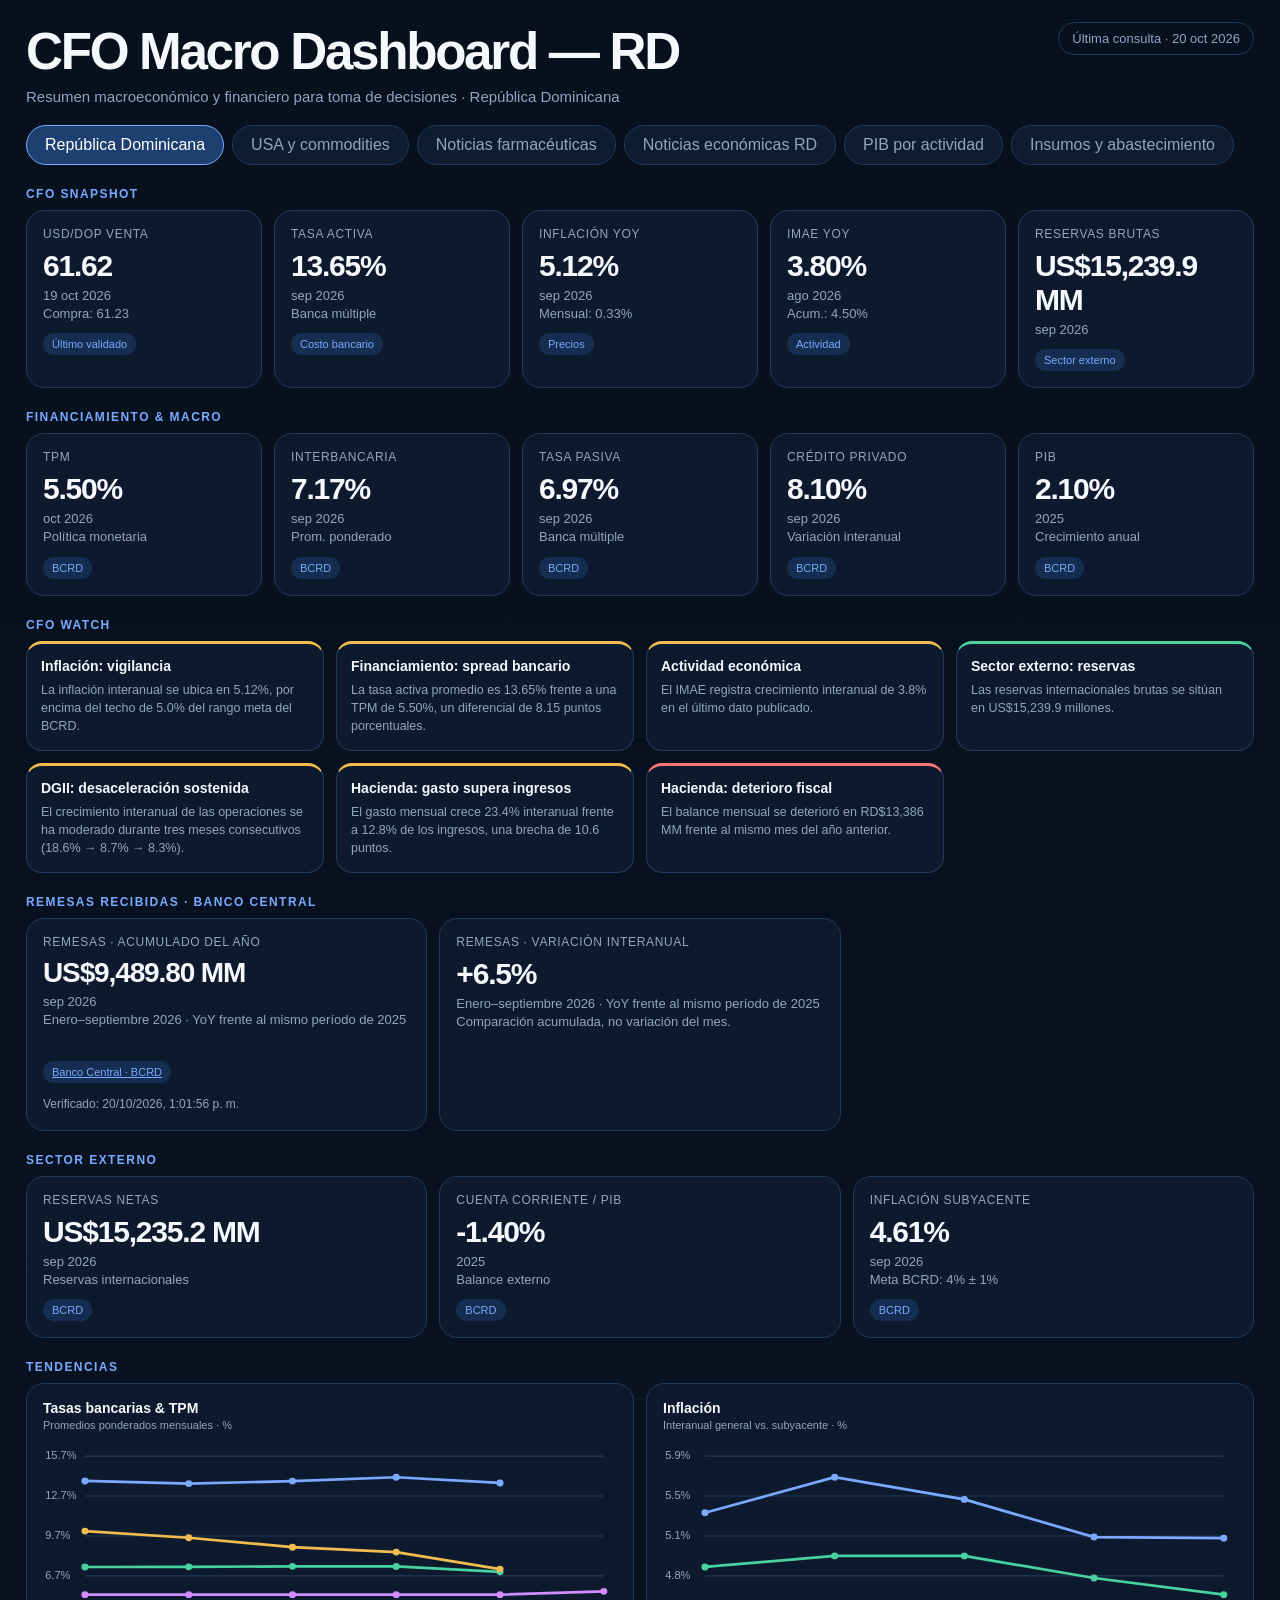
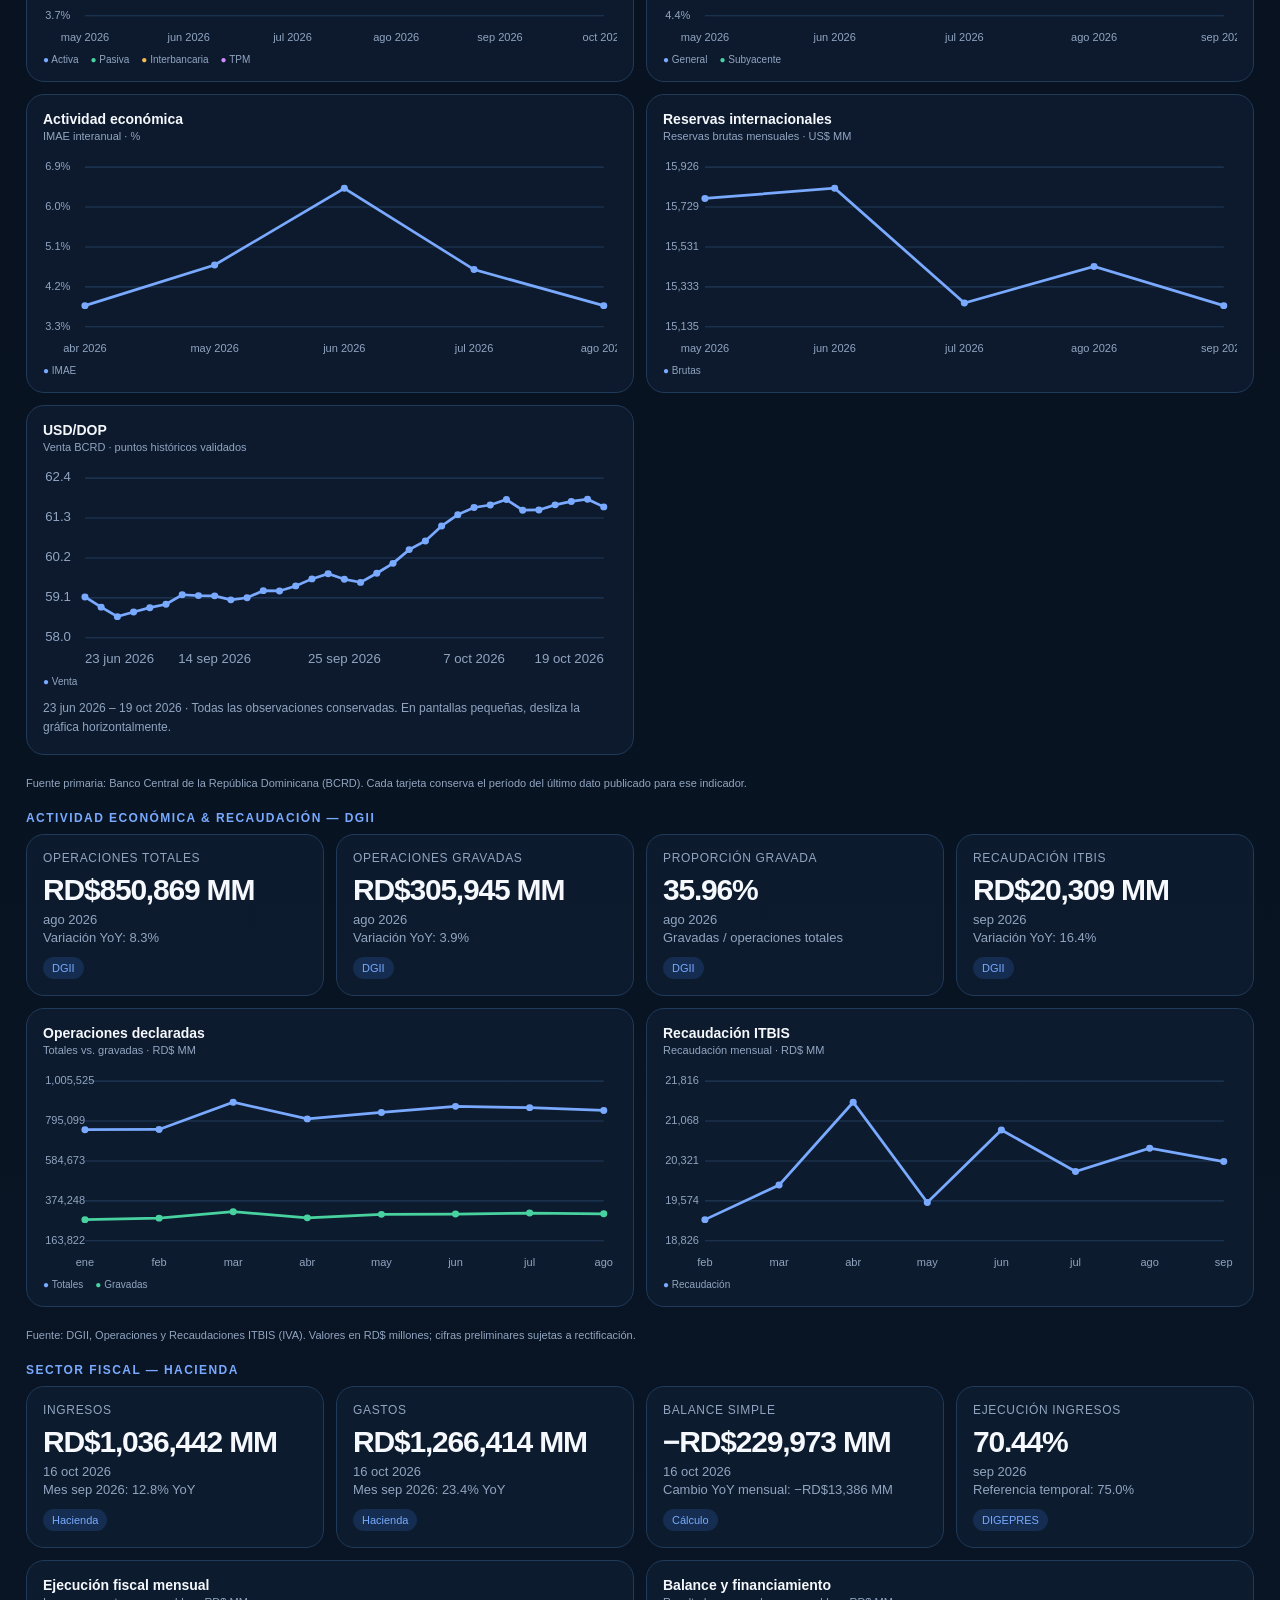
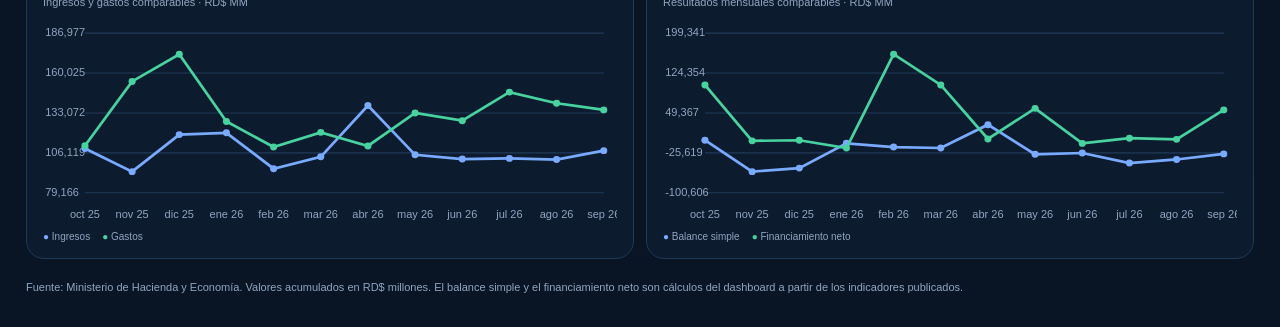
==== index.html @ 7784a4ad "Integrate economic cycle cards within USA tab" ====
<!doctype html>
<html lang="es"><head>
<meta charset="utf-8"><meta name="viewport" content="width=device-width,initial-scale=1,viewport-fit=cover">
<title>CFO Macro Dashboard RD</title>
<style>
:root{--bg:#08111f;--panel:#0e1c2f;--line:#203a59;--text:#f5f8fc;--muted:#91a5c0;--blue:#79aaff;--green:#48d2a0;--yellow:#f2bd4e;--red:#ff7777}
*{box-sizing:border-box}body{margin:0;background:linear-gradient(180deg,#07101d,#091525);color:var(--text);font-family:-apple-system,BlinkMacSystemFont,"Segoe UI",Roboto,Arial,sans-serif}
.wrap{max-width:1500px;margin:auto;padding:22px 26px 34px}
header{display:flex;justify-content:space-between;align-items:flex-start;gap:16px;margin-bottom:20px}
h1{font-size:clamp(30px,4vw,52px);letter-spacing:-.045em;margin:0}.sub{color:var(--muted);margin-top:7px;font-size:15px}
.badge{border:1px solid var(--line);border-radius:999px;padding:8px 13px;color:var(--muted);font-size:13px;white-space:nowrap}
.sec{font-size:12px;font-weight:800;letter-spacing:.12em;color:var(--blue);text-transform:uppercase;margin:22px 0 9px}
.grid5{display:grid;grid-template-columns:repeat(5,minmax(0,1fr));gap:12px}
.card{background:rgba(14,28,47,.92);border:1px solid var(--line);border-radius:18px;padding:16px;min-height:138px}
.k{font-size:12px;color:var(--muted);text-transform:uppercase;letter-spacing:.055em}.v{font-size:30px;font-weight:800;letter-spacing:-.04em;margin:8px 0 4px}
.meta{font-size:13px;color:var(--muted);line-height:1.4}.pill{display:inline-block;margin-top:10px;background:#142d51;color:var(--blue);font-size:11px;padding:5px 9px;border-radius:999px}
.watchgrid{display:grid;grid-template-columns:repeat(4,minmax(0,1fr));gap:12px}.watch{background:rgba(14,28,47,.92);border:1px solid var(--line);border-top:3px solid var(--green);border-radius:16px;padding:14px;min-height:110px}
.watch.yellow{border-top-color:var(--yellow)}.watch.red{border-top-color:var(--red)}.watch h3{font-size:14px;margin:0 0 7px}.watch p{font-size:12.5px;line-height:1.45;color:var(--muted);margin:0}
.ext{display:grid;grid-template-columns:repeat(3,1fr);gap:12px}.ext .card{min-height:120px}
.foot{font-size:11px;color:var(--muted);margin-top:22px}
.charts{display:grid;grid-template-columns:repeat(2,minmax(0,1fr));gap:12px}
.chart{background:rgba(14,28,47,.92);border:1px solid var(--line);border-radius:18px;padding:16px;min-height:270px}
.chart h3{font-size:14px;margin:0 0 3px}.chart .desc{font-size:11px;color:var(--muted);margin-bottom:10px}
.chart svg{width:100%;height:205px;overflow:visible}.chart text{fill:var(--muted);font-size:10px}
.chart .gridline{stroke:#203a59;stroke-width:1}.chart .line{fill:none;stroke-width:2.5}.legend{display:flex;gap:12px;flex-wrap:wrap;font-size:10px;color:var(--muted);margin-top:4px}
.dgii{display:grid;grid-template-columns:repeat(4,minmax(0,1fr));gap:12px}
.fiscal{display:grid;grid-template-columns:repeat(4,minmax(0,1fr));gap:12px}
@media(max-width:1000px){.grid5{grid-template-columns:repeat(3,1fr)}.watchgrid{grid-template-columns:repeat(2,1fr)}}
@media(max-width:1000px){.dgii,.fiscal{grid-template-columns:repeat(2,1fr)}}
@media(max-width:650px){.charts{grid-template-columns:1fr}.wrap{padding:16px}header{display:block}.badge{display:inline-block;margin-top:12px}.grid5{grid-template-columns:repeat(2,1fr)}.ext{grid-template-columns:1fr}.watchgrid,.dgii,.fiscal{grid-template-columns:1fr}.card{min-height:126px;padding:14px}.v{font-size:28px}.sub{font-size:13px}}
nav{display:flex;gap:8px;flex-wrap:wrap;margin:16px 0 22px}button.tab{font:inherit;cursor:pointer;border:1px solid var(--line);border-radius:999px;background:var(--panel);color:var(--muted);padding:10px 18px}button.tab[aria-selected="true"]{background:#1d4071;color:#fff;border-color:var(--blue)}[hidden]{display:none!important}a{color:var(--blue)}.source-note{font-size:12px;color:var(--muted);line-height:1.6;margin-top:12px}.usa-card .v{font-size:28px}.usa-card .meta{min-height:58px}.source-warning{color:var(--yellow)}
.news-tools{display:flex;gap:16px;flex-wrap:wrap;margin:20px 0}.news-tools label{display:flex;align-items:center;gap:8px;color:var(--muted);font-size:13px}.news-tools select,.news-tools input{font:inherit;border:1px solid var(--line);border-radius:10px;padding:11px;background:var(--panel);color:var(--text);max-width:100%}.news-search{flex:1}.news-search input{flex:1;min-width:160px}.news-grid{display:grid;grid-template-columns:repeat(2,minmax(0,1fr));gap:12px;margin:16px 0}.news-card{min-height:0}.news-card h3{font-size:17px;line-height:1.45;margin:9px 0 14px}.news-card h3 a{text-decoration:none;color:var(--text)}.news-card h3 a:hover{text-decoration:underline;color:var(--blue)}.news-tags{display:flex;flex-wrap:wrap;gap:6px}.news-tags span{font-size:11px;color:var(--muted);border:1px solid var(--line);padding:4px 7px;border-radius:999px}.empty{padding:28px;color:var(--muted);grid-column:1/-1;border:1px dashed var(--line);border-radius:16px}@media(max-width:650px){#usaCards{grid-template-columns:1fr}.news-grid{grid-template-columns:1fr}.news-tools{display:block}.news-tools label{margin-bottom:10px}}
.chart-scroll{width:100%;overflow-x:auto}.fx-chart svg{min-width:560px}.fx-chart svg text{font-size:12px}.fx-chart .chart-scroll{scrollbar-width:thin;scrollbar-color:var(--line) var(--panel)}
.gdp-top{display:flex;justify-content:space-between;align-items:center;gap:20px;flex-wrap:wrap}.gdp-top h2{font-size:23px;margin:0}.gdp-top label{color:var(--muted);font-size:13px;display:block;max-width:100%}.gdp-top select{display:block;width:360px;max-width:100%;font:inherit;background:var(--panel);color:var(--text);border:1px solid var(--line);border-radius:10px;padding:12px;margin-top:7px}.gdp-detail{display:grid;grid-template-columns:minmax(0,3fr) minmax(190px,1fr);gap:16px;margin:20px 0}.gdp-plot h3{margin:0;font-size:18px}.gdp-plot .source-note{margin-top:5px}.gdp-plot svg{display:block;width:100%;height:255px}.gdp-gridline{stroke:var(--line);stroke-width:1}.gdp-axis{fill:var(--muted);font-size:12px}.gdp-value{fill:var(--text);font-size:14px}.gdp-bar{fill:var(--blue)}.gdp-bar-negative{fill:var(--red)}.gdp-summary{display:flex;flex-direction:column;justify-content:space-around;gap:24px}.gdp-number{font-size:34px;font-weight:800;letter-spacing:-.04em;margin:7px 0;font-variant-numeric:tabular-nums}.gdp-table-wrap{overflow-x:auto}.gdp-table{width:100%;min-width:710px;border-collapse:collapse;font-size:13px;font-variant-numeric:tabular-nums}.gdp-table th,.gdp-table td{padding:13px 12px;border-bottom:1px solid var(--line);text-align:right;white-space:nowrap}.gdp-table th{font-weight:500;color:var(--muted)}.gdp-table th:first-child,.gdp-table td:first-child{text-align:left;white-space:normal;min-width:210px;max-width:300px}.gdp-table th span{font-size:11px}.gdp-table button{font:inherit;color:var(--text);background:none;border:0;padding:0;text-align:left;cursor:pointer;text-decoration:underline;text-decoration-style:dotted;text-underline-offset:4px}.gdp-selected{background:#142d51}.gdp-negative{color:var(--red)}.gdp-latest{font-weight:800}@media(max-width:650px){.gdp-detail{grid-template-columns:1fr}.gdp-summary{flex-direction:row;justify-content:space-between}.gdp-top select{width:100%}.gdp-top label{width:100%}.gdp-number{font-size:28px}.gdp-axis{font-size:11px}.gdp-value{font-size:12px}}
#usaCards{grid-template-columns:repeat(4,minmax(0,1fr))}@media(max-width:1000px){#usaCards{grid-template-columns:repeat(3,minmax(0,1fr))}}@media(max-width:650px){#usaCards{grid-template-columns:1fr}}
</style><link rel="stylesheet" href="assets/inputs.css"></head><body><main class="wrap">
<header><div><h1>CFO Macro Dashboard — RD</h1><div class="sub">Resumen macroeconómico y financiero para toma de decisiones · República Dominicana</div></div><div class="badge" id="stamp">Actualizando…</div></header>
<nav aria-label="Secciones del dashboard"><button class="tab" id="tab-rd" role="tab" aria-controls="panel-rd" aria-selected="true">República Dominicana</button><button class="tab" id="tab-usa" role="tab" aria-controls="panel-usa" aria-selected="false">USA y commodities</button><button class="tab" id="tab-news" role="tab" aria-controls="panel-news" aria-selected="false">Noticias farmacéuticas</button><button class="tab" id="tab-economy" role="tab" aria-controls="panel-economy" aria-selected="false">Noticias económicas RD</button><button class="tab" id="tab-gdp" role="tab" aria-controls="panel-gdp" aria-selected="false">PIB por actividad</button><button class="tab" id="tab-inputs" role="tab" aria-controls="panel-inputs" aria-selected="false">Insumos y abastecimiento</button></nav>
<section id="panel-rd" role="tabpanel" aria-labelledby="tab-rd"><div id="health" class="foot" role="status"></div><div class="sec">CFO Snapshot</div><div class="grid5" id="snapshot"></div>
<div class="sec">Financiamiento & Macro</div><div class="grid5" id="macro"></div>
<div class="sec">CFO Watch</div><div class="watchgrid" id="watch"></div>
<div class="sec">Remesas recibidas · Banco Central</div><div class="ext" id="remittancesCards"></div><div class="sec">Sector externo</div><div class="ext" id="external"></div>
<div class="sec">Tendencias</div><div class="charts" id="charts"></div><div class="foot">Fuente primaria: Banco Central de la República Dominicana (BCRD). Cada tarjeta conserva el período del último dato publicado para ese indicador.</div>
<div class="sec">Actividad económica & recaudación — DGII</div><div class="dgii" id="dgii"></div>
<div class="charts" id="dgiiCharts" style="margin-top:12px"></div>
<div class="foot">Fuente: DGII, Operaciones y Recaudaciones ITBIS (IVA). Valores en RD$ millones; cifras preliminares sujetas a rectificación.</div>
<div class="sec">Sector fiscal — Hacienda</div><div class="fiscal" id="fiscal"></div>
<div class="charts" id="fiscalCharts" style="margin-top:12px"></div>
<div class="foot">Fuente: Ministerio de Hacienda y Economía. Valores acumulados en RD$ millones. El balance simple y el financiamiento neto son cálculos del dashboard a partir de los indicadores publicados.</div>
</section><section id="panel-usa" role="tabpanel" aria-labelledby="tab-usa" hidden><div class="sec">USA y commodities</div><p class="source-note">Cada indicador muestra el período del dato y la última verificación. Fed: rango objetivo vigente. Treasury: última observación diaria publicada. CPI: inflación general interanual mensual. S&P 500: último cierre publicado, en puntos; no es una cotización en tiempo real. PMI: mensual. Commodities: última observación diaria disponible, con unidad y mercado de referencia.</p><div class="grid5" id="usaCards"></div><div class="source-note" id="usaHealth" role="status"></div><div class="sec">Cómo leerlos</div><div class="ext"><div class="card"><h3>Financiamiento en USD</h3><div class="meta">La Fed señala la política monetaria de corto plazo. El Treasury a 10 años sirve de referencia para rendimientos y financiamiento de mayor plazo.</div></div><div class="card"><h3>Actividad de USA</h3><div class="meta">PMI superior a 50 indica expansión del sector; inferior a 50, contracción. Es un índice de difusión: 54.5 no significa crecimiento de 54.5%.</div></div><div class="card"><h3>Referencias de commodities</h3><div class="meta">WTI: spot en Cushing. Oro: futuros COMEX (GC=F), US$/onza troy; el cambio de contrato puede afectar la serie. No son precios al consumidor en RD ni cotizaciones en tiempo real.</div></div></div><div class="sec">Economic Cycle · Leading, Coincident & Lagging</div><p class="source-note">Series públicas de referencia. Se indican expresamente los fallos de actualización y no se imputan valores.</p><div class="ext" id="economicCycle"></div><p class="source-note" id="economicCycleStatus" role="status">Consultando disponibilidad de series públicas…</p></section>
<section id="panel-news" role="tabpanel" aria-labelledby="tab-news" hidden><div class="sec">Noticias farmacéuticas del día</div><p class="source-note">Medicamentos, industria farmacéutica, regulación y acceso. Cobertura de medios seleccionados en RD, Centroamérica, México, USA, Europa y el resto del mundo.</p><div class="news-tools"><label>Región <select id="newsRegion"><option value="all">Todas las regiones</option></select></label><label class="news-search">Buscar <input id="newsSearch" type="search" placeholder="Empresa, medicamento o tema…"></label></div><div class="source-note" id="newsStatus" role="status">Buscando noticias…</div><div id="newsList" class="news-grid"></div><div class="source-note">Solo se muestran publicaciones del día en hora dominicana. La búsqueda se ejecuta diariamente, incluidos fines de semana; no se presenta un archivo de días anteriores. Algunos medios requieren suscripción. Los enlaces de Google News conducen a la publicación original.</div></section>
<section id="panel-economy" role="tabpanel" aria-labelledby="tab-economy" hidden>
<div class="sec">Noticias económicas y financieras · República Dominicana</div>
<p class="source-note">Banco Central, Hacienda, DGII, sector financiero, mercado de valores y economía dominicana. Incluye noticias, análisis y búsquedas de artículos de opinión o relacionados con economistas dominicanos.</p>
<div class="news-tools"><label>Tema <select id="economyTopic"><option value="all">Todos los temas</option></select></label><label>Economista <select id="economyEconomist"><option value="all">Todos</option></select></label><label class="news-search">Buscar <input id="economySearch" type="search" placeholder="Institución, economista o tema…"></label></div>
<div id="economyStatus" class="source-note" role="status">Buscando noticias económicas…</div><div id="economyList" class="news-grid"></div>
<p class="source-note">Solo publicaciones del día en hora dominicana. Las noticias del día anterior se ocultan automáticamente; no se mantiene un archivo visible. Búsqueda automática programada varias veces al día, sujeta a los retrasos de GitHub. La pantalla comprueba nuevas publicaciones cada cinco minutos. Cobertura de medios seleccionados y fuentes oficiales, no exhaustiva. Los filtros de economistas incluyen coincidencias por nombre en el titular/resumen o en la búsqueda; no confirman autoría. Los enlaces de Google News redirigen al medio original; algunos medios requieren suscripción.</p>
</section>
<section id="panel-gdp" role="tabpanel" aria-labelledby="tab-gdp" hidden><div class="gdp-top"><div><div class="sec">PIB por actividad</div><h2>Últimos cuatro trimestres publicados</h2><div class="source-note" id="gdpPeriods">Cargando datos del BCRD…</div></div><label>Actividad<select id="gdpActivity" aria-label="Actividad económica"></select></label></div><div class="gdp-detail"><div class="card gdp-plot"><h3 id="gdpTitle">Construcción</h3><div class="source-note">Cada trimestre frente al mismo trimestre del año anterior</div><div id="gdpChart"></div></div><div class="card gdp-summary" aria-live="polite"><div><div class="meta">Últimos 12 meses · YoY</div><div class="gdp-number" id="gdpAnnual">—</div><div class="meta" id="gdpAnnualPeriod"></div></div><div><div class="meta">Acumulado del año · YoY</div><div class="gdp-number" id="gdpYtd">—</div><div class="meta" id="gdpYtdPeriod"></div></div></div></div><div class="sec">Comparación de actividades</div><div class="gdp-table-wrap"><table class="gdp-table"><thead id="gdpTableHead"></thead><tbody id="gdpTableBody"></tbody></table></div><div class="source-note" id="gdpStatus" role="status"></div><div class="source-note">Fuente: <a id="gdpSource" target="_blank" rel="noopener noreferrer">Banco Central · descargar Excel</a>. Índices de volumen encadenados, referencia 2018. Las cuatro columnas comparan cada trimestre con el mismo trimestre del año anterior. Últimos 12 meses: cálculo con los índices de cada actividad frente a los cuatro trimestres previos. Acumulado: tasa oficial del BCRD. Las actividades y sus desgloses no deben sumarse. Salud corresponde a servicios de salud; este cuadro no identifica por separado la fabricación de medicamentos.</div></section>
<section id="panel-inputs" role="tabpanel" aria-labelledby="tab-inputs" hidden>
<div class="inputs-top"><div><div class="sec">Insumos y abastecimiento</div><h2>Señales externas de costo y suministro</h2></div><span class="badge">Fuentes públicas</span></div>
<p class="inputs-intro">Referencias de mercado para materias primas y empaques. <strong>Los índices orientan sobre presiones externas; no son cotizaciones de grado farmacéutico ni garantizan disponibilidad.</strong> Las sustancias se presentan por nombre genérico, sin prioridades comerciales.</p>
<div class="source-note" id="inputsStatus" role="status">Cargando señales públicas…</div>
<div class="sec">CFO Watch · insumos</div><div id="inputsWatch" class="watchgrid inputs-watch"></div>
<div class="sec">Fletes marítimos · World Container Index</div><div class="ext" id="wciCards"></div><p class="source-note">WCI semanal de Drewry: US$ por contenedor de 40 pies en rutas principales. Referencia global; cada importación depende de su ruta y condiciones.</p><div class="sec">Precios de referencia y logística</div><p class="inputs-legend">Variación frente a 1, 3 y 12 meses antes, con meses comparables exactos. Fuentes directas: BLS para los cuatro índices PPI y Banco Mundial para aluminio y azúcar. Estos dos históricos se reconstruyen íntegramente con la nueva fuente, sin empalmar FMI/FRED. El azúcar se convierte de US$/kg a centavos US$/libra. Los índices PPI miden precios de productor en EE. UU.; su nivel no es un precio en dólares. Los gráficos muestran hasta 24 observaciones mensuales en su unidad original. Una caída de un índice no implica una caída proporcional del precio del insumo terminado.</p><div id="inputsCards" class="inputs-cards"></div>
<div class="sec">Materias primas con referencia disponible</div>
<p class="inputs-legend">La tabla muestra únicamente sustancias con datos numéricos de una serie pública integrada. Se omiten los materiales sin referencia disponible. Las referencias son indirectas y deben interpretarse según su alcance.</p>
<div class="news-tools inputs-tools"><label class="news-search">Buscar sustancia <input id="inputsSearch" type="search" placeholder="Nombre genérico…"></label></div>
<div class="source-note" id="inputsCatalogueCount" role="status"></div><div class="gdp-table-wrap"><table class="gdp-table inputs-table"><thead><tr><th>Sustancia</th><th>Precio / referencia</th><th>Alcance de la comparación</th></tr></thead><tbody id="inputsCatalogueBody"></tbody></table></div><div class="source-note" id="inputsFDAStatus"></div>
<div class="sec">Fuentes y lectura de las señales</div><div class="ext inputs-method">
<div class="card"><h3>Empaques</h3><p>Aluminio primario, resinas termoplásticas, corrugado y cajas plegadizas tienen referencias externas integradas. La canasta de resinas no es un índice específico de PVC/PVDC. El costo de transformación, impresión, recubrimiento y transporte puede cambiar de forma independiente.</p><p>PVC regional: <a href="https://www.icis.com/explore/commodities/chemicals/pvc/" target="_blank" rel="noopener noreferrer">ICIS</a>. Referencia especializada por evaluar según acceso y licencia; no se extraen precios restringidos.</p></div>
<div class="card"><h3>APIs y excipientes especializados</h3><p><a href="https://www.pharmacompass.com/" target="_blank" rel="noopener noreferrer">PharmaCompass</a> ofrece referencias de APIs para consulta externa. Las operaciones deben compararse por sustancia, sal, pureza, volumen, fecha, destino e Incoterm. No se calcula un precio comparable con transacciones heterogéneas.</p><p>Sin serie validada se muestra «sin serie pública comparable integrada». No se reemplazan celulosas, polioles o sílice farmacéutica con precios industriales de otros productos.</p></div>
<div class="card"><h3>Disponibilidad y alertas</h3><p><a href="https://www.fda.gov/drugs/drug-safety-and-availability/drug-shortages" target="_blank" rel="noopener noreferrer">FDA Drug Shortages</a>: se consultan todos los registros y se filtran estados Current por familia genérica. Una presentación puede figurar Available dentro de un faltante vigente. No significa escasez mundial del API.</p><p>GSCPI: presión global respecto del promedio histórico. No mide inventarios, proveedores ni plazos de entrega de una empresa.</p></div></div>
<details class="card inputs-method" style="margin-top:16px"><summary>Metodología y umbrales del CFO Watch</summary><ul><li>Precios: amarillo si el aumento alcanza 5% en 1 mes, 10% en 3 meses o 20% en 12 meses; rojo desde 10%, 20% o 30%, respectivamente. Son umbrales orientativos de observación, sin calibración a contratos o márgenes.</li><li>GSCPI: amarillo desde 1 desviación estándar y rojo desde 2. Sus variaciones se expresan en puntos.</li><li>Series con más de 120 días o consulta fallida no generan nuevas alertas numéricas. Mantienen el dato, período y verificación anterior con aviso de vigencia.</li><li>Un faltante FDA genera una señal amarilla informativa separada, sin convertirlo en una clasificación de disponibilidad del API. La fecha de actualización de la base y la de cada registro se muestran por separado.</li><li>Ausencia de alerta o de coincidencia FDA no demuestra disponibilidad. La cobertura no es exhaustiva y no incluye precios de contratos, costos puestos en planta ni inventarios.</li></ul></details>
</section>
</main><script>
for(const name of ['rd','usa','news','economy','gdp','inputs'])document.getElementById('tab-'+name).addEventListener('click',()=>{for(const id of ['rd','usa','news','economy','gdp','inputs']){document.getElementById('panel-'+id).hidden=id!==name;document.getElementById('tab-'+id).setAttribute('aria-selected',String(id===name));}});
if(location.hash==='#insumos')document.getElementById('tab-inputs').click();
const esc=v=>String(v??'').replace(/[&<>"']/g,c=>({'&':'&amp;','<':'&lt;','>':'&gt;','"':'&quot;',"'":'&#39;'}[c]));
const safeURL=u=>{try{const x=new URL(u);return x.protocol==='https:'?x.href:'#'}catch{return '#'}};
const M=["ene","feb","mar","abr","may","jun","jul","ago","sep","oct","nov","dic"];
const per=p=>{if(!p)return"—";let a=p.split("-");if(a.length===3)return`${+a[2]} ${M[+a[1]-1]} ${a[0]}`;if(a.length===2)return`${M[+a[1]-1]} ${a[0]}`;return p};
const g=(d,k)=>d.series?.[k]||{};
function card(label,x,fmt="pct",extra="",pill="BCRD"){
 let n=x.value,v=n==null?"—":fmt==="pct"?`${Number(n).toFixed(2)}%`:fmt==="fx"?Number(n).toFixed(2):fmt==="usd"?`US$${Number(n).toLocaleString("en-US",{maximumFractionDigits:1})} MM`:fmt==="rdmm"?`${Number(n)<0?"−":""}RD$${Math.abs(Number(n)).toLocaleString("en-US",{maximumFractionDigits:0})} MM`:Number(n).toFixed(1);
 return`<div class="card"><div class="k">${label}</div><div class="v">${v}</div><div class="meta">${per(x.period)}${extra?`<br>${extra}`:""}</div><span class="pill">${pill}</span></div>`
}

function lineChart(title,desc,labels,series,format="pct"){
 const W=520,H=190,L=38,R=12,T=14,B=28, vals=series.flatMap(s=>s.values.filter(v=>v!=null && Number.isFinite(v)));
 if(!vals.length)return `<div class="chart"><h3>${title}</h3><div class="desc">Sin observaciones verificadas.</div></div>`;
 let min=Math.min(...vals),max=Math.max(...vals); let pad=(max-min)*.18||1; min-=pad;max+=pad;
 const x=i=>L+(W-L-R)*(labels.length===1?.5:i/(labels.length-1));
 const y=v=>T+(H-T-B)*(max-v)/(max-min);
 const colors=["#79aaff","#48d2a0","#f2bd4e","#d18cff"];
 let grid=[0,.25,.5,.75,1].map(q=>{let yy=T+(H-T-B)*q,val=max-(max-min)*q;return `<line class="gridline" x1="${L}" y1="${yy}" x2="${W-R}" y2="${yy}"/><text x="2" y="${yy+3}">${format==="usd"?Math.round(val).toLocaleString("en-US"):val.toFixed(1)+(format==="pct"?"%":"")}</text>`}).join("");
 let lines=series.map((s,j)=>{let good=s.values.map((v,i)=>v==null?null:{v,i}).filter(Boolean);let pts=good.map(o=>`${x(o.i)},${y(o.v)}`).join(" ");let dots=good.map(o=>`<circle cx="${x(o.i)}" cy="${y(o.v)}" r="3.2" fill="${colors[j]}">${format==="fx"?`<title>${esc(s.name)} · ${esc(labels[o.i])} · RD$${Number(o.v).toFixed(4)}</title>`:""}</circle>`).join("");return `<polyline class="line" stroke="${colors[j]}" points="${pts}"/>${dots}`}).join("");
 const tickIndices=format==="fx"?new Set(Array.from({length:Math.min(5,labels.length)},(_,j)=>Math.round(j*(labels.length-1)/Math.max(1,Math.min(5,labels.length)-1)))):null;
 let xl=labels.map((a,i)=>tickIndices&&!tickIndices.has(i)?"":`<text text-anchor="${format==="fx"&&i===0?"start":format==="fx"&&i===labels.length-1?"end":"middle"}" x="${x(i)}" y="${H-5}">${a}</text>`).join("");
 let leg=series.map((s,j)=>`<span><b style="color:${colors[j]}">●</b> ${s.name}</span>`).join("");
 return `<div class="chart${format==="fx"?" fx-chart":""}"><h3>${title}</h3><div class="desc">${desc}</div><div class="chart-scroll"><svg viewBox="0 0 ${W} ${H}" preserveAspectRatio="none" role="img" aria-label="${esc(title)}: ${esc(labels[0])} a ${esc(labels[labels.length-1])}">${grid}${lines}${xl}</svg></div><div class="legend">${leg}</div>${format==="fx"?`<div class="source-note">${esc(labels[0])} – ${esc(labels[labels.length-1])} · Todas las observaciones conservadas. En pantallas pequeñas, desliza la gráfica horizontalmente.</div>`:""}</div>`;
}

Promise.all([fetch("data/current.json?ts="+Date.now()).then(r=>r.json()),fetch("data/history.json?ts="+Date.now()).then(r=>r.json())]).then(([d,h])=>{
 document.getElementById("stamp").textContent="Última consulta · "+per(d.as_of);
 document.getElementById("health").textContent=Object.entries(d.source_health||{}).filter(([k,v])=>!v.ok).map(([k])=>`${k}: verificación incompleta; se conserva el dato anterior.`).join(" · ");
 let buy=g(d,"usd_dop_buy");
 document.getElementById("snapshot").innerHTML=
 card("USD/DOP venta",g(d,"usd_dop_sell"),"fx",`Compra: ${buy.value==null?"—":Number(buy.value).toFixed(2)}`,"Último validado")+
 card("Tasa activa",g(d,"active_rate"),"pct","Banca múltiple","Costo bancario")+
 card("Inflación YoY",g(d,"inflation_yoy"),"pct",g(d,"inflation_monthly").value!=null?`Mensual: ${Number(g(d,"inflation_monthly").value).toFixed(2)}%`:"","Precios")+
 card("IMAE YoY",g(d,"imae_yoy"),"pct",g(d,"imae_ytd").value!=null?`Acum.: ${Number(g(d,"imae_ytd").value).toFixed(2)}%`:"","Actividad")+
 card("Reservas brutas",g(d,"gross_reserves"),"usd","","Sector externo");
 document.getElementById("macro").innerHTML=
 card("TPM",g(d,"policy_rate"),"pct","Política monetaria")+
 card("Interbancaria",g(d,"interbank_rate"),"pct","Prom. ponderado")+
 card("Tasa pasiva",g(d,"passive_rate"),"pct","Banca múltiple")+
 card("Crédito privado",g(d,"private_credit_yoy"),"pct","Variación interanual")+
 card("PIB",g(d,"gdp_growth"),"pct","Crecimiento anual");
 let w=d.cfo_watch||[];
 document.getElementById("watch").innerHTML=w.map(x=>`<div class="watch ${x.level||"green"}"><h3>${x.title}</h3><p>${x.text}</p></div>`).join("")||`<div class="watch"><h3>Sin alertas</h3><p>No hay señales generadas.</p></div>`;

 let mo=h.monthly||{}, daily=h.daily||{};
 const recent=(...keys)=>[...new Set(keys.flatMap(k=>Object.keys(mo[k]||{})))].sort().slice(-8);
 const ratePeriods=recent("active_rate","passive_rate","interbank_rate","policy_rate");
 const infPeriods=recent("inflation_yoy","core_inflation_yoy");
 const imaePeriods=recent("imae_yoy");
 const reservesPeriods=recent("gross_reserves");
 const label=p=>per(p);
 document.getElementById("charts").innerHTML=
 lineChart("Tasas bancarias & TPM","Promedios ponderados mensuales · %",ratePeriods.map(label),[
  {name:"Activa",values:ratePeriods.map(k=>mo.active_rate?.[k])},
  {name:"Pasiva",values:ratePeriods.map(k=>mo.passive_rate?.[k])},
  {name:"Interbancaria",values:ratePeriods.map(k=>mo.interbank_rate?.[k])},
  {name:"TPM",values:ratePeriods.map(k=>mo.policy_rate?.[k])}
 ])+
 lineChart("Inflación","Interanual general vs. subyacente · %",infPeriods.map(label),[
  {name:"General",values:infPeriods.map(k=>mo.inflation_yoy?.[k])},
  {name:"Subyacente",values:infPeriods.map(k=>mo.core_inflation_yoy?.[k])}
 ])+
 lineChart("Actividad económica","IMAE interanual · %",imaePeriods.map(label),[
  {name:"IMAE",values:imaePeriods.map(k=>mo.imae_yoy?.[k])}
 ])+
 lineChart("Reservas internacionales","Reservas brutas mensuales · US$ MM",reservesPeriods.map(label),[
  {name:"Brutas",values:reservesPeriods.map(k=>mo.gross_reserves?.[k])}
 ],"usd")+
 lineChart("USD/DOP","Venta BCRD · puntos históricos validados",Object.keys(daily.usd_dop_sell||{}).sort().map(per),[
  {name:"Venta",values:Object.keys(daily.usd_dop_sell||{}).sort().map(k=>daily.usd_dop_sell[k])}
 ],"fx");

 document.getElementById("external").innerHTML=
 card("Reservas netas",g(d,"net_reserves"),"usd","Reservas internacionales")+
 card("Cuenta corriente / PIB",g(d,"current_account_gdp"),"pct","Balance externo")+
 card("Inflación subyacente",g(d,"core_inflation_yoy"),"pct","Meta BCRD: 4% ± 1%");

 const yoy=k=>g(d,k+"_yoy").value==null?"Variación YoY: —":`Variación YoY: ${Number(g(d,k+"_yoy").value).toFixed(1)}%`;
 document.getElementById("dgii").innerHTML=
 card("Operaciones totales",g(d,"itbis_total_operations"),"rdmm",yoy("itbis_total_operations"),"DGII")+
 card("Operaciones gravadas",g(d,"itbis_taxed_operations"),"rdmm",yoy("itbis_taxed_operations"),"DGII")+
 card("Proporción gravada",g(d,"itbis_taxed_share"),"pct","Gravadas / operaciones totales","DGII")+
 card("Recaudación ITBIS",g(d,"itbis_revenue"),"rdmm",yoy("itbis_revenue"),"DGII");

 const lastPeriods=(obj,n=8)=>Object.keys(obj||{}).sort().slice(-n);
 const opsPeriods=lastPeriods(mo.itbis_total_operations,8);
 const revPeriods=lastPeriods(mo.itbis_revenue,8);
 const short=p=>{let a=p.split("-");return M[+a[1]-1]};
 document.getElementById("dgiiCharts").innerHTML=
 lineChart("Operaciones declaradas","Totales vs. gravadas · RD$ MM",opsPeriods.map(short),[
  {name:"Totales",values:opsPeriods.map(k=>mo.itbis_total_operations?.[k])},
  {name:"Gravadas",values:opsPeriods.map(k=>mo.itbis_taxed_operations?.[k])}
 ],"usd")+
 lineChart("Recaudación ITBIS","Recaudación mensual · RD$ MM",revPeriods.map(short),[
  {name:"Recaudación",values:revPeriods.map(k=>mo.itbis_revenue?.[k])}
 ],"usd");

 document.getElementById("fiscal").innerHTML=
 card("Ingresos",g(d,"fiscal_income"),"rdmm",g(d,"fiscal_income_yoy").value==null?"Acumulado publicado":`Mes ${per(g(d,"fiscal_income_yoy").period)}: ${Number(g(d,"fiscal_income_yoy").value).toFixed(1)}% YoY`,"Hacienda")+
 card("Gastos",g(d,"fiscal_expense"),"rdmm",g(d,"fiscal_expense_yoy").value==null?"Acumulado publicado":`Mes ${per(g(d,"fiscal_expense_yoy").period)}: ${Number(g(d,"fiscal_expense_yoy").value).toFixed(1)}% YoY`,"Hacienda")+
 card("Balance simple",g(d,"budget_balance_simple"),"rdmm",g(d,"budget_balance_yoy_change").value==null?"Ingresos − gastos":`Cambio YoY mensual: ${Number(g(d,"budget_balance_yoy_change").value)<0?"−":"+"}RD$${Math.abs(Number(g(d,"budget_balance_yoy_change").value)).toLocaleString("en-US",{maximumFractionDigits:0})} MM`,"Cálculo")+
 card("Ejecución ingresos",g(d,"fiscal_income_execution_pct"),"pct",g(d,"fiscal_expected_execution_pct").value==null?"Acumulado / presupuesto":`Referencia temporal: ${Number(g(d,"fiscal_expected_execution_pct").value).toFixed(1)}%`,"DIGEPRES");

 const fi=h.fiscal_monthly||{};
 const fiscalPeriods=lastPeriods(fi.fiscal_income,12);
 const fiscalLabels=fiscalPeriods.map(k=>{let a=k.split("-");return `${M[+a[1]-1]} ${a[0].slice(2)}`});
 document.getElementById("fiscalCharts").innerHTML=
 lineChart("Ejecución fiscal mensual","Ingresos y gastos comparables · RD$ MM",fiscalLabels,[
  {name:"Ingresos",values:fiscalPeriods.map(k=>fi.fiscal_income?.[k])},
  {name:"Gastos",values:fiscalPeriods.map(k=>fi.fiscal_expense?.[k])}
 ],"usd")+
 lineChart("Balance y financiamiento","Resultados mensuales comparables · RD$ MM",fiscalLabels,[
  {name:"Balance simple",values:fiscalPeriods.map(k=>fi.budget_balance_simple?.[k])},
  {name:"Financiamiento neto",values:fiscalPeriods.map(k=>fi.net_financing?.[k])}
 ],"usd");
}).catch(e=>{document.getElementById("stamp").textContent="Error cargando datos";console.error(e)});
fetch('data/usa.json?ts='+Date.now()).then(r=>{if(!r.ok)throw Error(r.status);return r.json()}).then(d=>{
 const names={fed_rate:'Fed Funds · rango objetivo',inflation_us_yoy:'Inflación USA · CPI YoY',treasury_10y:'Treasury · 10 años',sp500:'S&P 500 · último cierre',ism_manufacturing:'ISM PMI · Manufacturing',ism_services:'ISM PMI · Services',wti:'Petróleo WTI · spot',gold:'Oro · futuros COMEX'};
 const marketCard=([k,label])=>{const x=d.series?.[k]||{},health=d.source_health?.[k];let val='—';if(x.value!=null)val=x.unit==='percent_range'?`${Number(x.lower).toFixed(2)}–${Number(x.upper).toFixed(2)}%`:x.unit==='percent'?`${Number(x.value).toFixed(2)}%`:x.unit==='index_points'?Number(x.value).toLocaleString('en-US',{minimumFractionDigits:2,maximumFractionDigits:2}):['usd_barrel','usd_gallon','usd_oz','usd_million'].includes(x.unit)?`US$${Number(x.value).toLocaleString('en-US',{minimumFractionDigits:x.unit==='usd_gallon'?3:2,maximumFractionDigits:x.unit==='usd_gallon'?3:2})}${x.unit==='usd_million'?' MM':''}`:x.unit==='usd_40ft'?`US$${Number(x.value).toLocaleString('en-US',{maximumFractionDigits:0})}`:Number(x.value).toFixed(1);return `<div class="card usa-card"><div class="k">${label}</div><div class="v">${val}</div><div class="meta">${per(x.period)}${x.description?'<br>'+esc(x.description):''}${x.unit==='usd_40ft'?'<br>por contenedor de 40 pies':''}${x.unit==='index'?'<br>'+ (x.value>50?'Expansión del sector':x.value<50?'Contracción del sector':'Sin cambio del sector'):''}</div><a class="pill" href="${esc(safeURL(x.url))}" target="_blank" rel="noopener noreferrer">${esc(x.source||'Fuente')}</a><div class="source-note">Verificado: ${x.verified_at?new Date(x.verified_at).toLocaleString('es-DO',{timeZone:'America/Santo_Domingo'}):'Pendiente'}${health?.ok===false?'<br><span class="source-warning">Consulta automática incompleta; se conserva el último dato verificado.</span>':''}</div></div>`};
 document.getElementById('usaCards').innerHTML=Object.entries(names).map(marketCard).join('');
 document.getElementById('wciCards').innerHTML=marketCard(['world_container_index','World Container Index']);
 const rem=d.series?.remittances_ytd;
 document.getElementById('remittancesCards').innerHTML=marketCard(['remittances_ytd','Remesas · acumulado del año'])+(rem?.yoy!=null?`<div class="card"><div class="k">Remesas · variación interanual</div><div class="v">${rem.yoy>0?'+':''}${Number(rem.yoy).toFixed(1)}%</div><div class="meta">${esc(rem.description)}<br>Comparación acumulada, no variación del mes.</div></div>`:'');
 document.getElementById('usaHealth').textContent='Último intento de actualización: '+new Date(d.checked_at).toLocaleString('es-DO',{timeZone:'America/Santo_Domingo'});
}).catch(()=>{for(const id of ['usaHealth','wciCards','remittancesCards'])document.getElementById(id).textContent='No se pudieron cargar los indicadores; intenta nuevamente.';});
let newsData=null;
const rdDay=()=>{const parts=new Intl.DateTimeFormat('en-CA',{timeZone:'America/Santo_Domingo',year:'numeric',month:'2-digit',day:'2-digit'}).formatToParts(new Date());return ['year','month','day'].map(k=>parts.find(x=>x.type===k).value).join('-')};
function renderNews(){
 const list=document.getElementById('newsList'),status=document.getElementById('newsStatus');
 if(!newsData)return;
 const fresh=newsData.date===rdDay();
 if(!fresh){list.innerHTML='<div class="empty">Pendiente la actualización de hoy. Las noticias de días anteriores se han ocultado.</div>';status.textContent='Solo noticias del día · hora de Santo Domingo';return;}
 const region=document.getElementById('newsRegion').value||'all',search=(document.getElementById('newsSearch').value||'').toLocaleLowerCase();
 const items=(newsData.items||[]).filter(x=>(region==='all'||x.regions.includes(region))&&(`${x.title} ${x.publisher}`).toLocaleLowerCase().includes(search));
 const failed=Object.entries(newsData.source_health||{}).filter(([k,v])=>!v.ok).map(([k])=>newsData.regions[k]);
 status.textContent=`${per(newsData.date)} · ${items.length} noticias${region==='all'?'':' en '+newsData.regions[region]} · Última búsqueda: ${new Date(newsData.checked_at).toLocaleTimeString('es-DO',{timeZone:'America/Santo_Domingo',hour:'2-digit',minute:'2-digit'})} (RD)${failed.length?' · Cobertura incompleta: '+failed.join(', '):''}`;
 list.innerHTML=items.map(x=>`<article class="card news-card"><div class="k">${esc(x.publisher)} · ${new Date(x.published_at).toLocaleTimeString('es-DO',{timeZone:'America/Santo_Domingo',hour:'2-digit',minute:'2-digit'})} RD</div><h3><a href="${esc(safeURL(x.url))}" target="_blank" rel="noopener noreferrer">${esc(x.title)}</a></h3><div class="news-tags">${x.regions.map(k=>`<span>${esc(newsData.regions[k]||k)}</span>`).join('')}</div></article>`).join('')||`<div class="empty">${failed.length?'La búsqueda está incompleta. No hay noticias disponibles con estos filtros.':'No se encontraron noticias de hoy con estos filtros.'}</div>`;
}
async function loadNews(){try{const r=await fetch('data/news.json?ts='+Date.now());if(!r.ok)throw Error(r.status);newsData=await r.json();const select=document.getElementById('newsRegion'),value=select.value||'all';select.innerHTML='<option value="all">Todas las regiones</option>'+Object.entries(newsData.regions).map(([k,v])=>`<option value="${esc(k)}">${esc(v)}</option>`).join('');select.value=value;renderNews()}catch{renderNews();document.getElementById('newsStatus').textContent='No se pudo actualizar el listado de noticias. Intenta recargar.';}}
document.getElementById('newsRegion').addEventListener('change',renderNews);document.getElementById('newsSearch').addEventListener('input',renderNews);loadNews();setInterval(()=>{renderNews();loadNews()},300000);
</script><script src="assets/economic-cycle.js"></script><script src="assets/gdp.js"></script><script src="assets/inputs.js"></script><script src="assets/economy-news.js"></script></body></html>
---- assets/inputs.css ----
.inputs-intro{max-width:960px;color:var(--muted);line-height:1.6}.inputs-intro strong{color:var(--text)}.inputs-cards{display:grid;grid-template-columns:repeat(3,minmax(0,1fr));gap:14px}.inputs-card{min-width:0}.inputs-card h3{margin:0;font-size:17px}.inputs-card .v{font-size:29px}.inputs-unit{font-size:12px;color:var(--muted);margin-bottom:10px}.inputs-changes{display:flex;gap:16px;flex-wrap:wrap;padding:11px 0;border-top:1px solid var(--line);border-bottom:1px solid var(--line);margin:10px 0}.inputs-changes span{font-size:13px;font-variant-numeric:tabular-nums}.inputs-changes small{display:block;color:var(--muted);font-size:10px;margin-bottom:3px}.inputs-up{color:var(--yellow)}.inputs-down{color:var(--green)}.inputs-spark{width:100%;height:90px;display:block;margin:8px 0}.inputs-spark text{fill:var(--muted);font-size:10px}.inputs-scope{font-size:12px;line-height:1.5;color:var(--muted);min-height:55px}.inputs-watch{margin-top:16px}.inputs-neutral{border-top-color:var(--line)}.inputs-table{min-width:740px}.inputs-table th,.inputs-table td{white-space:normal;text-align:left;vertical-align:top;line-height:1.5}.inputs-table th:first-child,.inputs-table td:first-child{min-width:180px}.inputs-table td:nth-child(2){width:22%}.inputs-table td:nth-child(3){width:25%}.inputs-table details{margin-top:8px}.inputs-table summary{cursor:pointer;color:var(--blue)}.inputs-table details ul{padding-left:18px}.inputs-table details li{margin-bottom:12px}.inputs-label{display:inline-block;font-size:11px;padding:4px 8px;border:1px solid var(--line);border-radius:7px;color:var(--muted);margin:6px 0}.inputs-count{color:var(--yellow)}.inputs-method{line-height:1.6;font-size:13px;color:var(--muted)}.inputs-method h3{color:var(--text);font-size:16px}.inputs-method li{margin-bottom:8px}.inputs-sources{display:flex;gap:10px;flex-wrap:wrap}.inputs-sources a{font-size:12px}.inputs-legend{color:var(--muted);font-size:12px;line-height:1.6}.inputs-top{display:flex;align-items:center;justify-content:space-between;gap:16px;flex-wrap:wrap}.inputs-top h2{font-size:25px;margin:0}.inputs-tools{margin-top:20px}.inputs-stale{color:var(--yellow)}@media(max-width:1000px){.inputs-cards{grid-template-columns:repeat(2,minmax(0,1fr))}}@media(max-width:650px){.inputs-cards{grid-template-columns:1fr}.inputs-scope{min-height:0}.inputs-top h2{font-size:22px}.inputs-card .v{font-size:30px}}
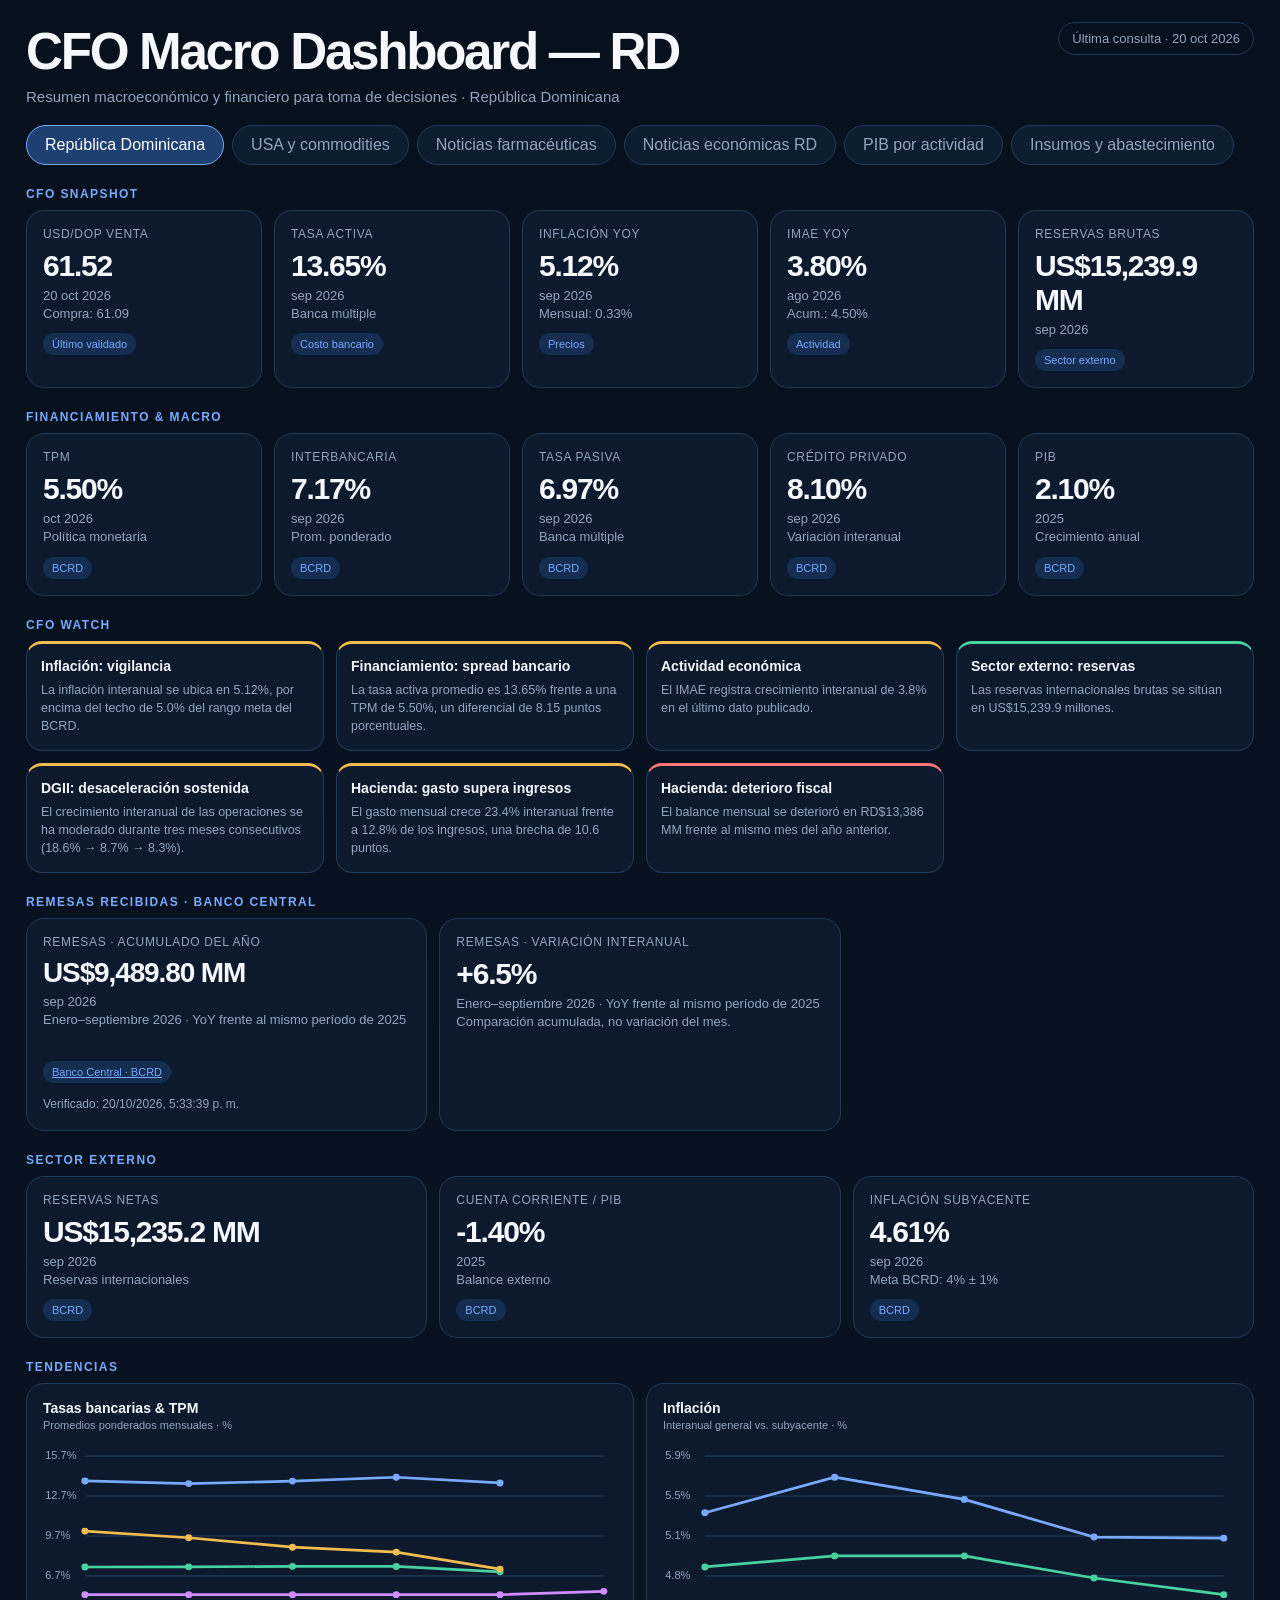
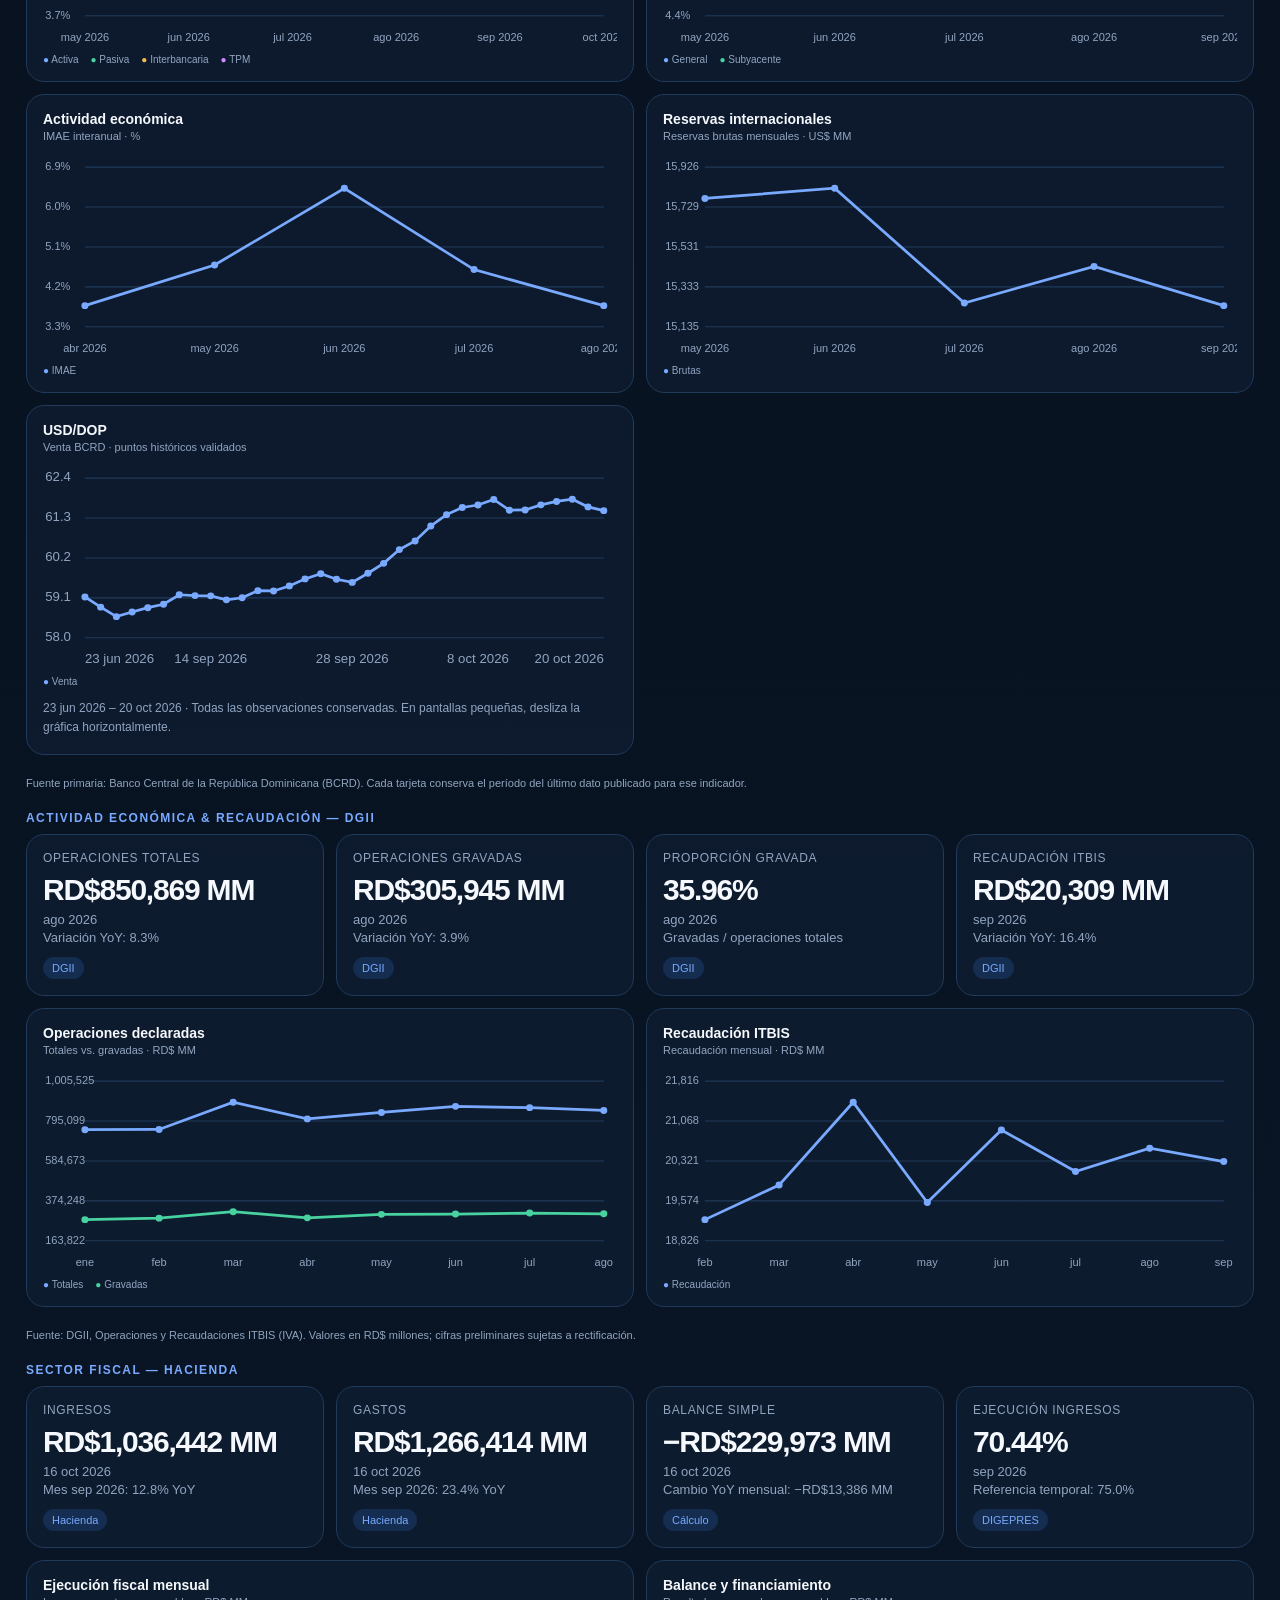
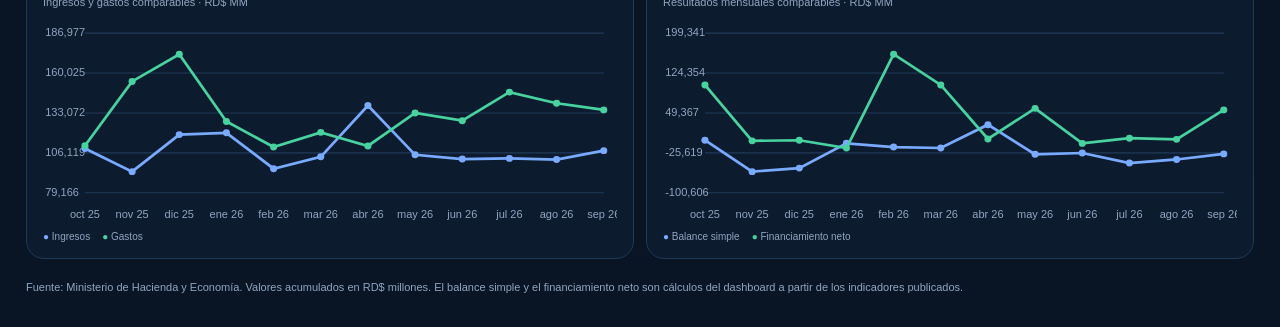
==== commit edeb9dd2: "Add 21 economic component rows to USA tab" ====
--- a/index.html
+++ b/index.html
@@ -47,7 +47,7 @@
 <div class="sec">Sector fiscal — Hacienda</div><div class="fiscal" id="fiscal"></div>
 <div class="charts" id="fiscalCharts" style="margin-top:12px"></div>
 <div class="foot">Fuente: Ministerio de Hacienda y Economía. Valores acumulados en RD$ millones. El balance simple y el financiamiento neto son cálculos del dashboard a partir de los indicadores publicados.</div>
-</section><section id="panel-usa" role="tabpanel" aria-labelledby="tab-usa" hidden><div class="sec">USA y commodities</div><p class="source-note">Cada indicador muestra el período del dato y la última verificación. Fed: rango objetivo vigente. Treasury: última observación diaria publicada. CPI: inflación general interanual mensual. S&P 500: último cierre publicado, en puntos; no es una cotización en tiempo real. PMI: mensual. Commodities: última observación diaria disponible, con unidad y mercado de referencia.</p><div class="grid5" id="usaCards"></div><div class="source-note" id="usaHealth" role="status"></div><div class="sec">Cómo leerlos</div><div class="ext"><div class="card"><h3>Financiamiento en USD</h3><div class="meta">La Fed señala la política monetaria de corto plazo. El Treasury a 10 años sirve de referencia para rendimientos y financiamiento de mayor plazo.</div></div><div class="card"><h3>Actividad de USA</h3><div class="meta">PMI superior a 50 indica expansión del sector; inferior a 50, contracción. Es un índice de difusión: 54.5 no significa crecimiento de 54.5%.</div></div><div class="card"><h3>Referencias de commodities</h3><div class="meta">WTI: spot en Cushing. Oro: futuros COMEX (GC=F), US$/onza troy; el cambio de contrato puede afectar la serie. No son precios al consumidor en RD ni cotizaciones en tiempo real.</div></div></div><div class="sec">Economic Cycle · Leading, Coincident & Lagging</div><p class="source-note">Series públicas de referencia. Se indican expresamente los fallos de actualización y no se imputan valores.</p><div class="ext" id="economicCycle"></div><p class="source-note" id="economicCycleStatus" role="status">Consultando disponibilidad de series públicas…</p></section>
+</section><section id="panel-usa" role="tabpanel" aria-labelledby="tab-usa" hidden><div class="sec">USA y commodities</div><p class="source-note">Cada indicador muestra el período del dato y la última verificación. Fed: rango objetivo vigente. Treasury: última observación diaria publicada. CPI: inflación general interanual mensual. S&P 500: último cierre publicado, en puntos; no es una cotización en tiempo real. PMI: mensual. Commodities: última observación diaria disponible, con unidad y mercado de referencia.</p><div class="grid5" id="usaCards"></div><div class="source-note" id="usaHealth" role="status"></div><div class="sec">Cómo leerlos</div><div class="ext"><div class="card"><h3>Financiamiento en USD</h3><div class="meta">La Fed señala la política monetaria de corto plazo. El Treasury a 10 años sirve de referencia para rendimientos y financiamiento de mayor plazo.</div></div><div class="card"><h3>Actividad de USA</h3><div class="meta">PMI superior a 50 indica expansión del sector; inferior a 50, contracción. Es un índice de difusión: 54.5 no significa crecimiento de 54.5%.</div></div><div class="card"><h3>Referencias de commodities</h3><div class="meta">WTI: spot en Cushing. Oro: futuros COMEX (GC=F), US$/onza troy; el cambio de contrato puede afectar la serie. No son precios al consumidor en RD ni cotizaciones en tiempo real.</div></div></div><div class="sec">Economic Cycle · Leading, Coincident & Lagging</div><p class="source-note">Series públicas de referencia. Se indican expresamente los fallos de actualización y no se imputan valores.</p><div class="ext" id="economicCycle"></div><p class="source-note" id="economicCycleStatus" role="status">Consultando disponibilidad de series públicas…</p><div class="sec">Componentes económicos · 21 series</div><p class="source-note">Valores originales públicos, no contribuciones oficiales de The Conference Board. Algunas series pueden carecer de cobertura gratuita.</p><div id="cycleComponents"></div><p class="source-note" id="cycleComponentsStatus"></p></section>
 <section id="panel-news" role="tabpanel" aria-labelledby="tab-news" hidden><div class="sec">Noticias farmacéuticas del día</div><p class="source-note">Medicamentos, industria farmacéutica, regulación y acceso. Cobertura de medios seleccionados en RD, Centroamérica, México, USA, Europa y el resto del mundo.</p><div class="news-tools"><label>Región <select id="newsRegion"><option value="all">Todas las regiones</option></select></label><label class="news-search">Buscar <input id="newsSearch" type="search" placeholder="Empresa, medicamento o tema…"></label></div><div class="source-note" id="newsStatus" role="status">Buscando noticias…</div><div id="newsList" class="news-grid"></div><div class="source-note">Solo se muestran publicaciones del día en hora dominicana. La búsqueda se ejecuta diariamente, incluidos fines de semana; no se presenta un archivo de días anteriores. Algunos medios requieren suscripción. Los enlaces de Google News conducen a la publicación original.</div></section>
 <section id="panel-economy" role="tabpanel" aria-labelledby="tab-economy" hidden>
 <div class="sec">Noticias económicas y financieras · República Dominicana</div>
@@ -216,4 +216,4 @@
 }
 async function loadNews(){try{const r=await fetch('data/news.json?ts='+Date.now());if(!r.ok)throw Error(r.status);newsData=await r.json();const select=document.getElementById('newsRegion'),value=select.value||'all';select.innerHTML='<option value="all">Todas las regiones</option>'+Object.entries(newsData.regions).map(([k,v])=>`<option value="${esc(k)}">${esc(v)}</option>`).join('');select.value=value;renderNews()}catch{renderNews();document.getElementById('newsStatus').textContent='No se pudo actualizar el listado de noticias. Intenta recargar.';}}
 document.getElementById('newsRegion').addEventListener('change',renderNews);document.getElementById('newsSearch').addEventListener('input',renderNews);loadNews();setInterval(()=>{renderNews();loadNews()},300000);
-</script><script src="assets/economic-cycle.js"></script><script src="assets/gdp.js"></script><script src="assets/inputs.js"></script><script src="assets/economy-news.js"></script></body></html>
+</script><script src="assets/economic-cycle.js"></script><script src="assets/cycle-components.js"></script><script src="assets/gdp.js"></script><script src="assets/inputs.js"></script><script src="assets/economy-news.js"></script></body></html>
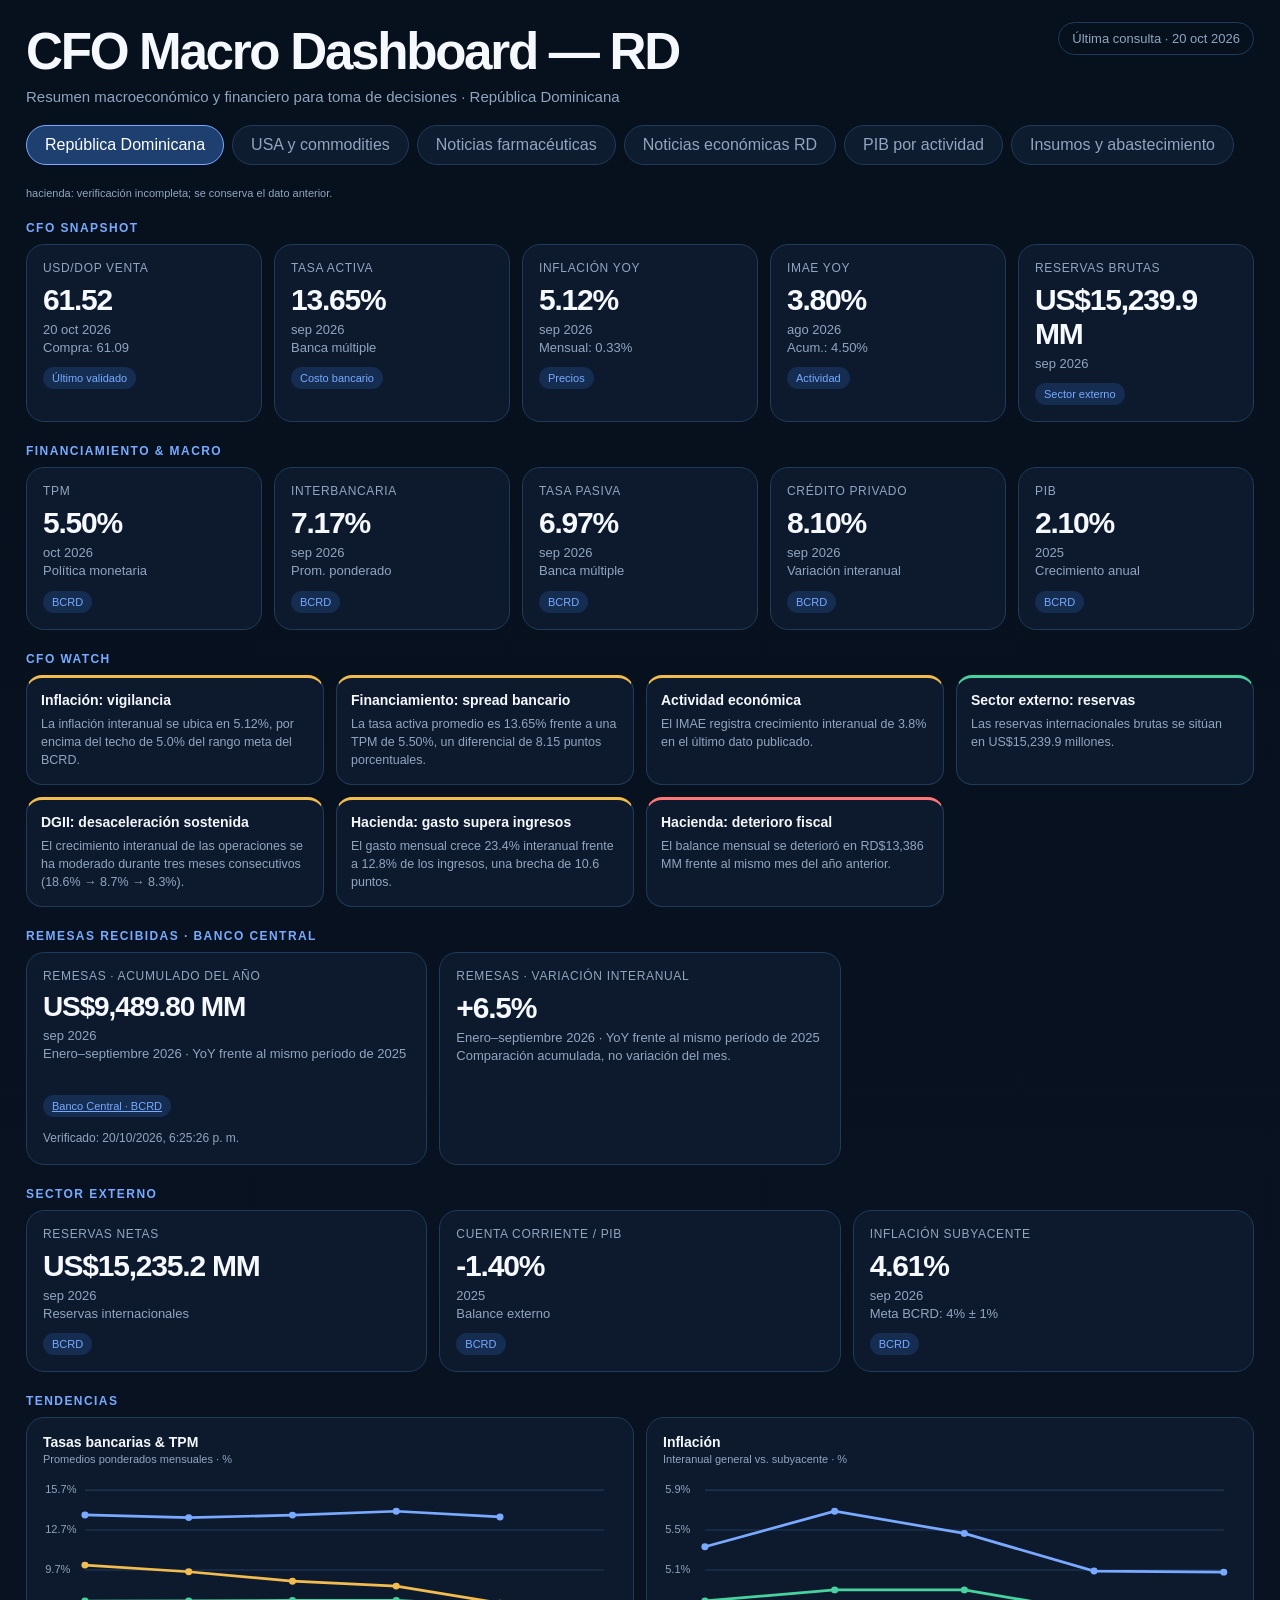
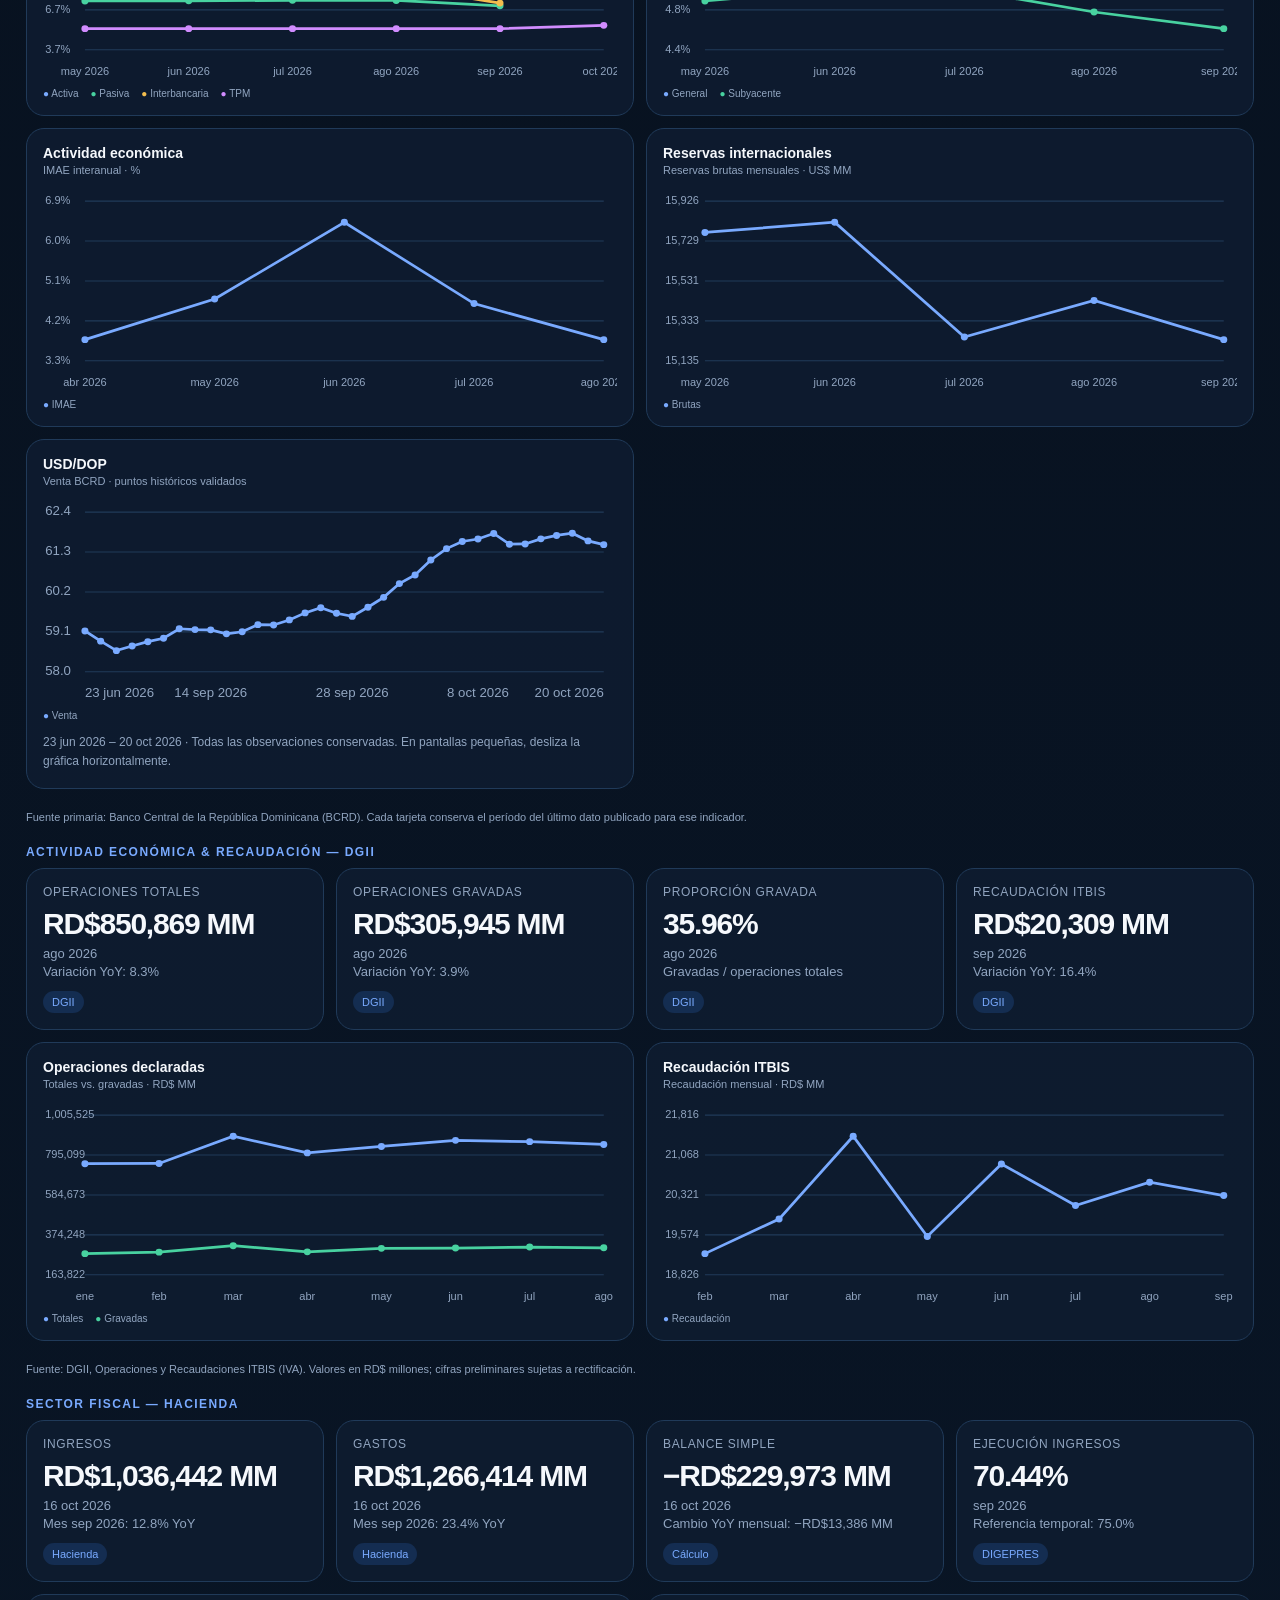
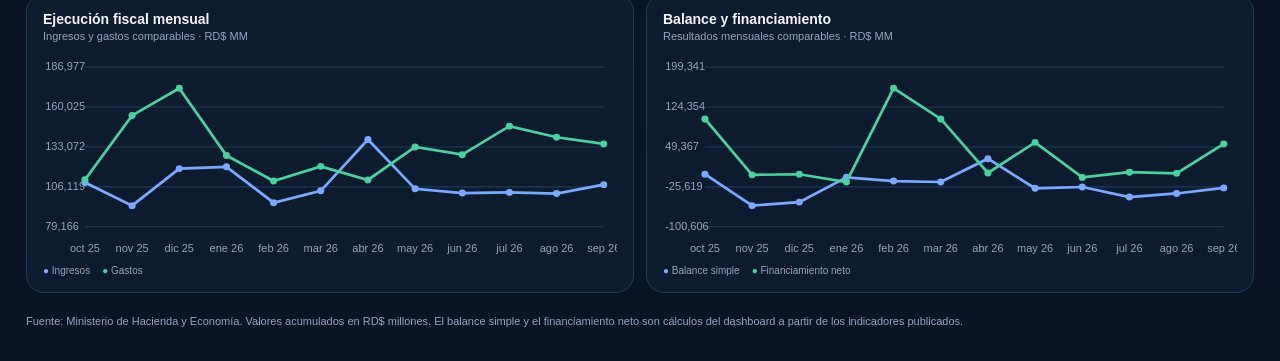
==== commit ccc07783: "Show sourced August 2026 Conference Board component summary" ====
--- a/index.html
+++ b/index.html
@@ -47,7 +47,7 @@
 <div class="sec">Sector fiscal — Hacienda</div><div class="fiscal" id="fiscal"></div>
 <div class="charts" id="fiscalCharts" style="margin-top:12px"></div>
 <div class="foot">Fuente: Ministerio de Hacienda y Economía. Valores acumulados en RD$ millones. El balance simple y el financiamiento neto son cálculos del dashboard a partir de los indicadores publicados.</div>
-</section><section id="panel-usa" role="tabpanel" aria-labelledby="tab-usa" hidden><div class="sec">USA y commodities</div><p class="source-note">Cada indicador muestra el período del dato y la última verificación. Fed: rango objetivo vigente. Treasury: última observación diaria publicada. CPI: inflación general interanual mensual. S&P 500: último cierre publicado, en puntos; no es una cotización en tiempo real. PMI: mensual. Commodities: última observación diaria disponible, con unidad y mercado de referencia.</p><div class="grid5" id="usaCards"></div><div class="source-note" id="usaHealth" role="status"></div><div class="sec">Cómo leerlos</div><div class="ext"><div class="card"><h3>Financiamiento en USD</h3><div class="meta">La Fed señala la política monetaria de corto plazo. El Treasury a 10 años sirve de referencia para rendimientos y financiamiento de mayor plazo.</div></div><div class="card"><h3>Actividad de USA</h3><div class="meta">PMI superior a 50 indica expansión del sector; inferior a 50, contracción. Es un índice de difusión: 54.5 no significa crecimiento de 54.5%.</div></div><div class="card"><h3>Referencias de commodities</h3><div class="meta">WTI: spot en Cushing. Oro: futuros COMEX (GC=F), US$/onza troy; el cambio de contrato puede afectar la serie. No son precios al consumidor en RD ni cotizaciones en tiempo real.</div></div></div><div class="sec">Economic Cycle · Leading, Coincident & Lagging</div><p class="source-note">Series públicas de referencia. Se indican expresamente los fallos de actualización y no se imputan valores.</p><div class="ext" id="economicCycle"></div><p class="source-note" id="economicCycleStatus" role="status">Consultando disponibilidad de series públicas…</p><div class="sec">Componentes económicos · 21 series</div><p class="source-note">Valores originales públicos, no contribuciones oficiales de The Conference Board. Algunas series pueden carecer de cobertura gratuita.</p><div id="cycleComponents"></div><p class="source-note" id="cycleComponentsStatus"></p></section>
+</section><section id="panel-usa" role="tabpanel" aria-labelledby="tab-usa" hidden><div class="sec">USA y commodities</div><p class="source-note">Cada indicador muestra el período del dato y la última verificación. Fed: rango objetivo vigente. Treasury: última observación diaria publicada. CPI: inflación general interanual mensual. S&P 500: último cierre publicado, en puntos; no es una cotización en tiempo real. PMI: mensual. Commodities: última observación diaria disponible, con unidad y mercado de referencia.</p><div class="grid5" id="usaCards"></div><div class="source-note" id="usaHealth" role="status"></div><div class="sec">Cómo leerlos</div><div class="ext"><div class="card"><h3>Financiamiento en USD</h3><div class="meta">La Fed señala la política monetaria de corto plazo. El Treasury a 10 años sirve de referencia para rendimientos y financiamiento de mayor plazo.</div></div><div class="card"><h3>Actividad de USA</h3><div class="meta">PMI superior a 50 indica expansión del sector; inferior a 50, contracción. Es un índice de difusión: 54.5 no significa crecimiento de 54.5%.</div></div><div class="card"><h3>Referencias de commodities</h3><div class="meta">WTI: spot en Cushing. Oro: futuros COMEX (GC=F), US$/onza troy; el cambio de contrato puede afectar la serie. No son precios al consumidor en RD ni cotizaciones en tiempo real.</div></div></div><div class="sec">Economic Cycle · Leading, Coincident & Lagging</div><p class="source-note">Series públicas de referencia. Se indican expresamente los fallos de actualización y no se imputan valores.</p><div class="ext" id="economicCycle"></div><p class="source-note" id="economicCycleStatus" role="status">Consultando disponibilidad de series públicas…</p><div class="sec">Lectura del último informe oficial · agosto 2026</div><div class="ext"><div class="card"><h3>LEI · Señales anticipadas</h3><div class="meta">5 de 10 componentes subieron, 4 bajaron y 1 se mantuvo estable. Las expectativas de los consumidores y los permisos de construcción presionaron a la baja; el mercado bursátil y el diferencial de tasas compensaron parcialmente.</div></div><div class="card"><h3>CEI · Actividad actual</h3><div class="meta">Los cuatro componentes contribuyeron positivamente en agosto. El índice aumentó 0.1% mensual.</div></div><div class="card"><h3>LAG · Confirmación del ciclo</h3><div class="meta">Cuatro de siete componentes aumentaron. El crédito empresarial y la inflación de servicios estuvieron entre las contribuciones positivas.</div></div></div><p class="source-note">Fuente: The Conference Board, informe y notas técnicas del 18 de septiembre de 2026. <a href="https://www.conference-board.org/pdf_free/press/US%20LEI%20Technical%20Notes%20-%20September%202026.pdf" target="_blank" rel="noopener noreferrer">Consultar desglose y contribuciones oficiales</a>. Resumen interpretativo, no reproducción de tablas propietarias. La próxima publicación está prevista para el 22 de octubre de 2026.</p><div class="sec">Componentes económicos · 21 series</div><p class="source-note">Valores originales públicos, no contribuciones oficiales de The Conference Board. Algunas series pueden carecer de cobertura gratuita.</p><div id="cycleComponents"></div><p class="source-note" id="cycleComponentsStatus"></p></section>
 <section id="panel-news" role="tabpanel" aria-labelledby="tab-news" hidden><div class="sec">Noticias farmacéuticas del día</div><p class="source-note">Medicamentos, industria farmacéutica, regulación y acceso. Cobertura de medios seleccionados en RD, Centroamérica, México, USA, Europa y el resto del mundo.</p><div class="news-tools"><label>Región <select id="newsRegion"><option value="all">Todas las regiones</option></select></label><label class="news-search">Buscar <input id="newsSearch" type="search" placeholder="Empresa, medicamento o tema…"></label></div><div class="source-note" id="newsStatus" role="status">Buscando noticias…</div><div id="newsList" class="news-grid"></div><div class="source-note">Solo se muestran publicaciones del día en hora dominicana. La búsqueda se ejecuta diariamente, incluidos fines de semana; no se presenta un archivo de días anteriores. Algunos medios requieren suscripción. Los enlaces de Google News conducen a la publicación original.</div></section>
 <section id="panel-economy" role="tabpanel" aria-labelledby="tab-economy" hidden>
 <div class="sec">Noticias económicas y financieras · República Dominicana</div>
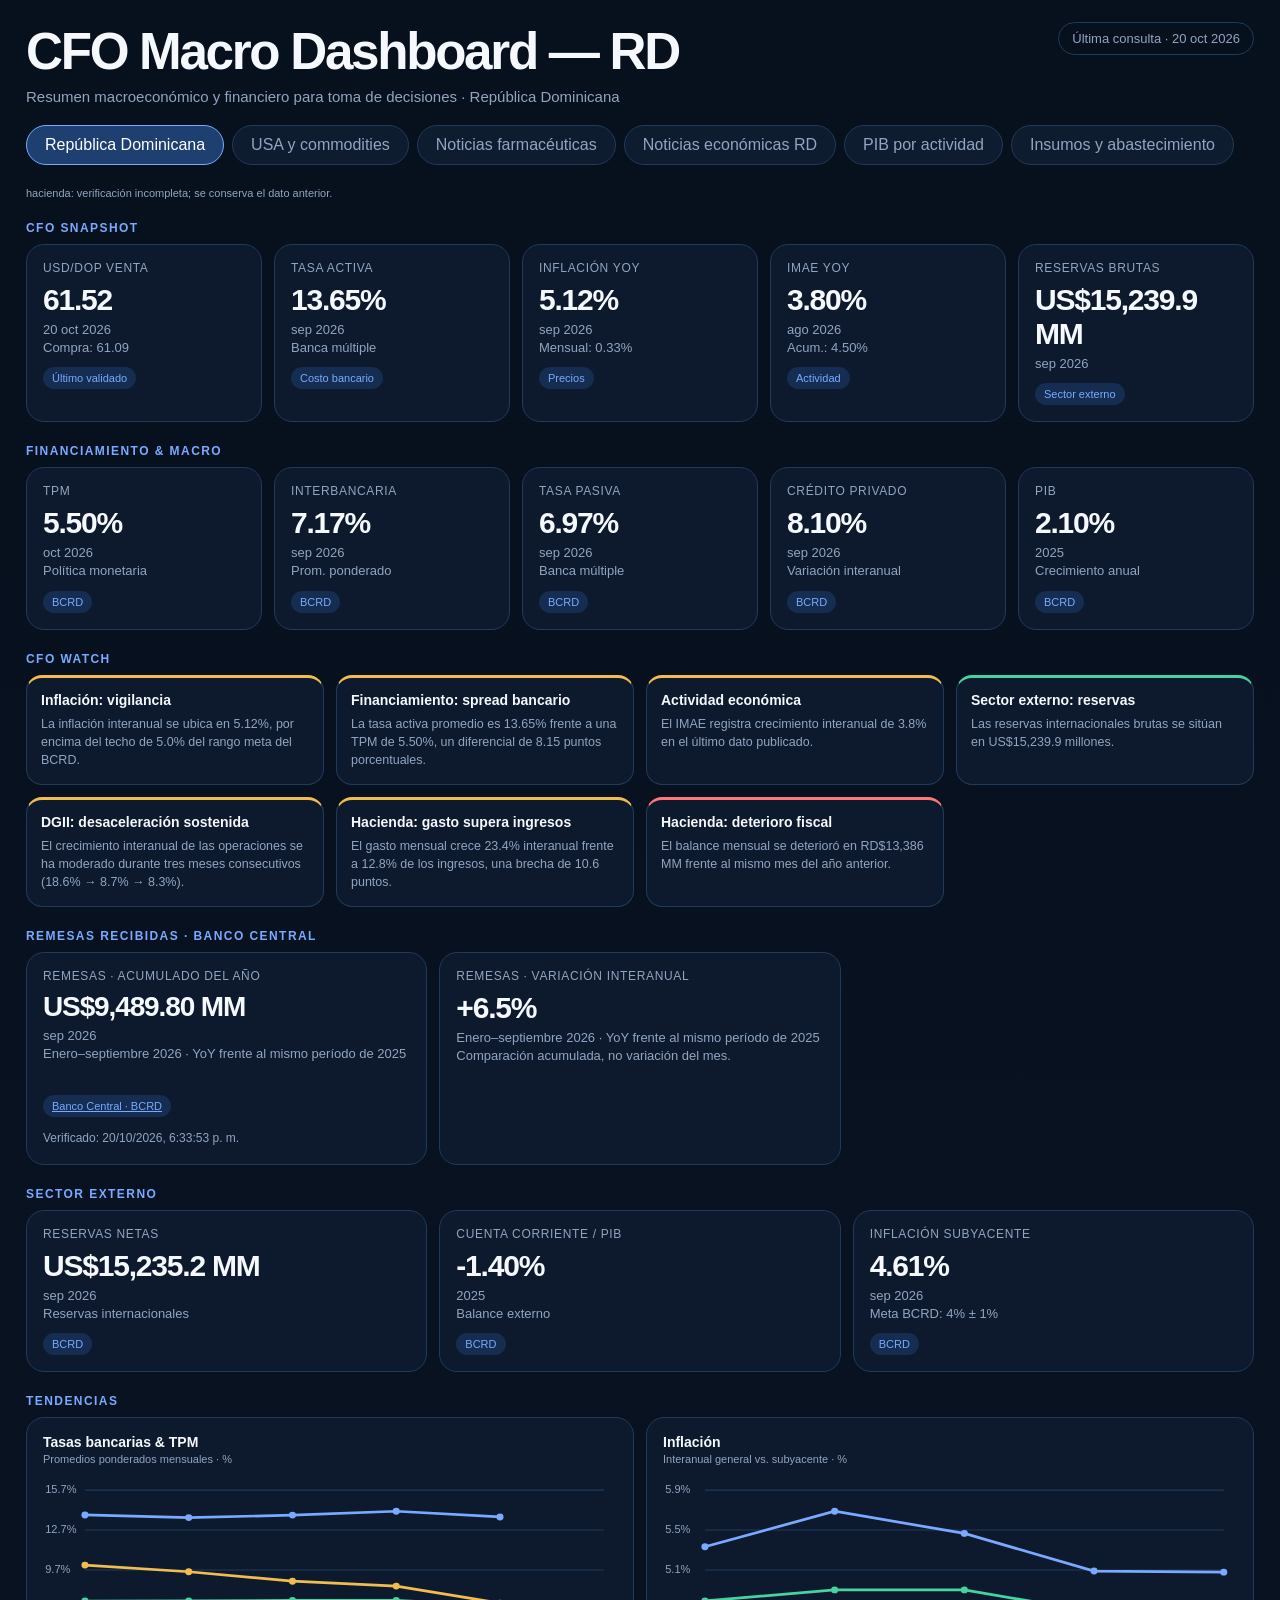
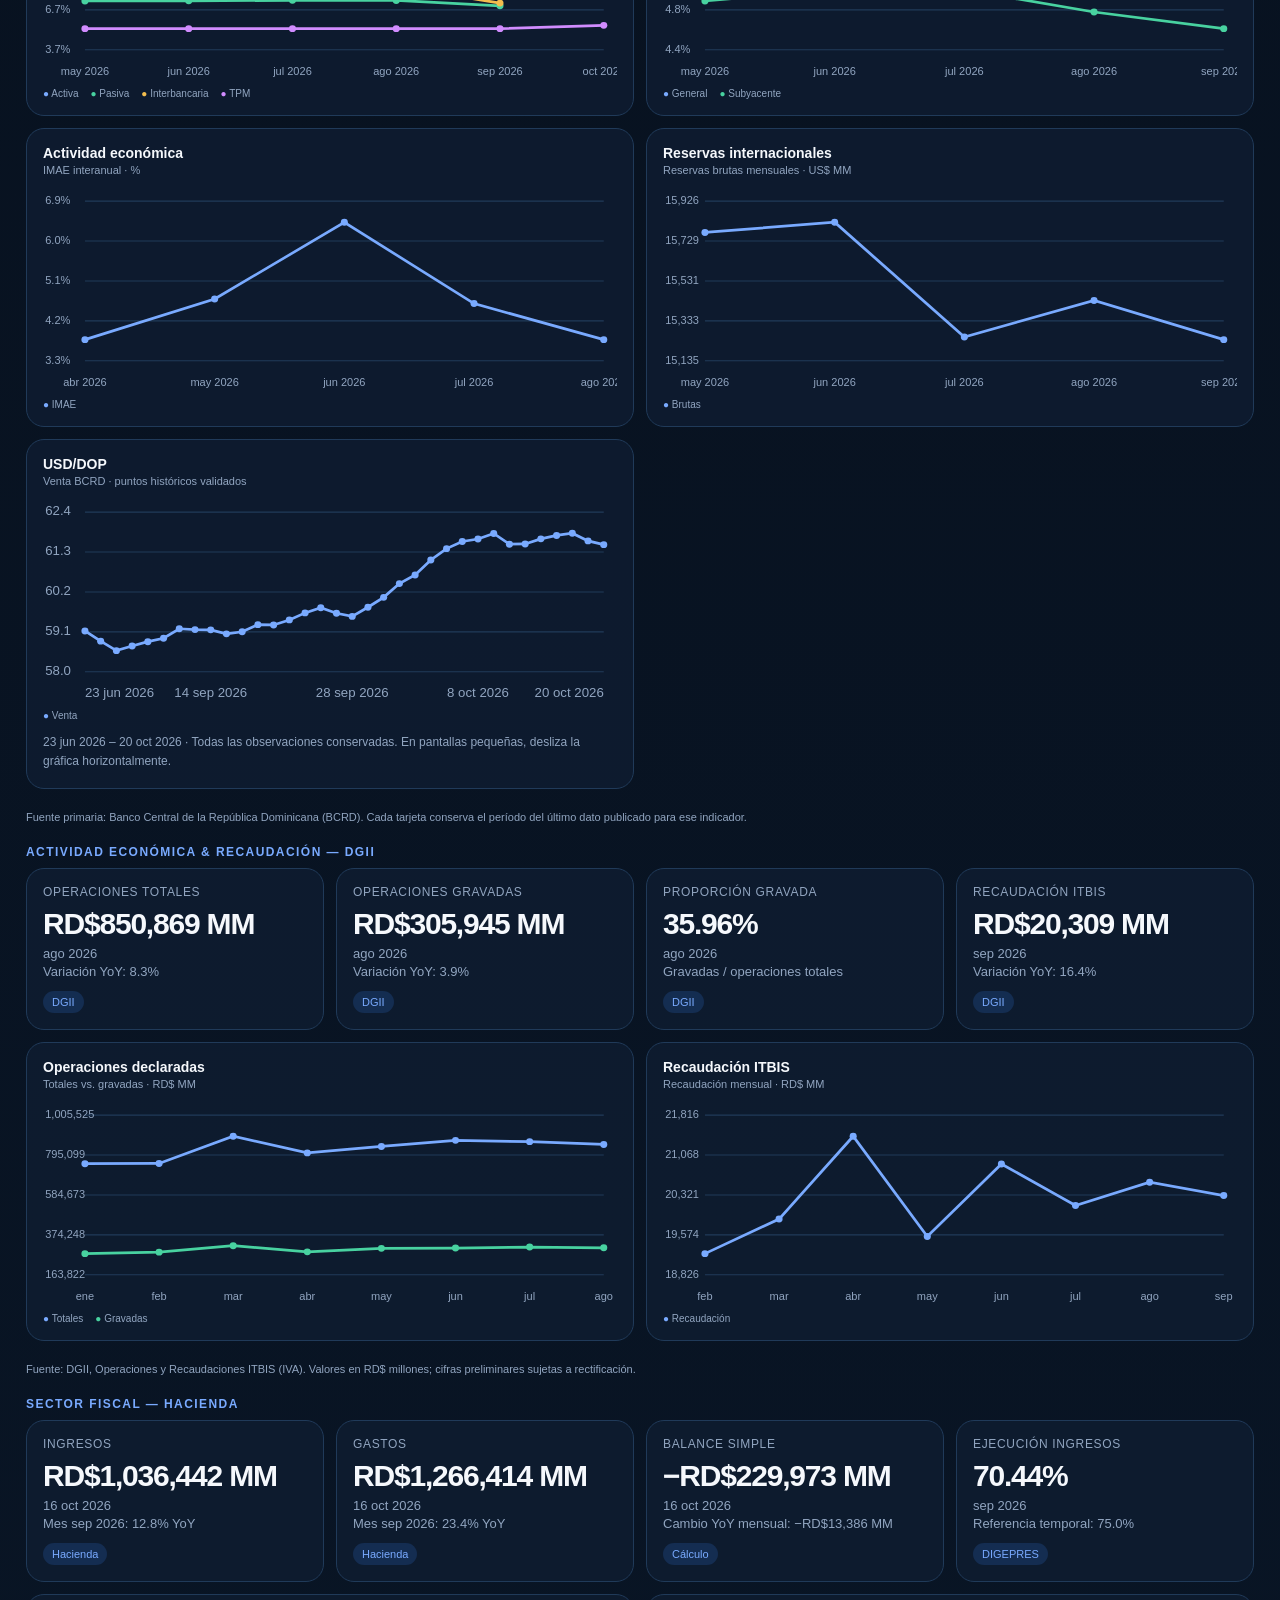
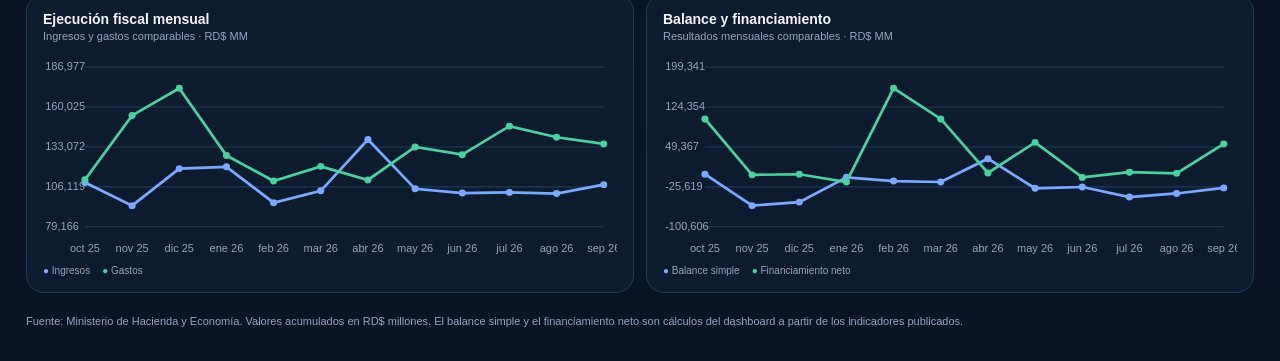
==== commit 26012b77: "Update source labels to Conference Board only, latest observations" ====
--- a/index.html
+++ b/index.html
@@ -47,7 +47,7 @@
 <div class="sec">Sector fiscal — Hacienda</div><div class="fiscal" id="fiscal"></div>
 <div class="charts" id="fiscalCharts" style="margin-top:12px"></div>
 <div class="foot">Fuente: Ministerio de Hacienda y Economía. Valores acumulados en RD$ millones. El balance simple y el financiamiento neto son cálculos del dashboard a partir de los indicadores publicados.</div>
-</section><section id="panel-usa" role="tabpanel" aria-labelledby="tab-usa" hidden><div class="sec">USA y commodities</div><p class="source-note">Cada indicador muestra el período del dato y la última verificación. Fed: rango objetivo vigente. Treasury: última observación diaria publicada. CPI: inflación general interanual mensual. S&P 500: último cierre publicado, en puntos; no es una cotización en tiempo real. PMI: mensual. Commodities: última observación diaria disponible, con unidad y mercado de referencia.</p><div class="grid5" id="usaCards"></div><div class="source-note" id="usaHealth" role="status"></div><div class="sec">Cómo leerlos</div><div class="ext"><div class="card"><h3>Financiamiento en USD</h3><div class="meta">La Fed señala la política monetaria de corto plazo. El Treasury a 10 años sirve de referencia para rendimientos y financiamiento de mayor plazo.</div></div><div class="card"><h3>Actividad de USA</h3><div class="meta">PMI superior a 50 indica expansión del sector; inferior a 50, contracción. Es un índice de difusión: 54.5 no significa crecimiento de 54.5%.</div></div><div class="card"><h3>Referencias de commodities</h3><div class="meta">WTI: spot en Cushing. Oro: futuros COMEX (GC=F), US$/onza troy; el cambio de contrato puede afectar la serie. No son precios al consumidor en RD ni cotizaciones en tiempo real.</div></div></div><div class="sec">Economic Cycle · Leading, Coincident & Lagging</div><p class="source-note">Series públicas de referencia. Se indican expresamente los fallos de actualización y no se imputan valores.</p><div class="ext" id="economicCycle"></div><p class="source-note" id="economicCycleStatus" role="status">Consultando disponibilidad de series públicas…</p><div class="sec">Lectura del último informe oficial · agosto 2026</div><div class="ext"><div class="card"><h3>LEI · Señales anticipadas</h3><div class="meta">5 de 10 componentes subieron, 4 bajaron y 1 se mantuvo estable. Las expectativas de los consumidores y los permisos de construcción presionaron a la baja; el mercado bursátil y el diferencial de tasas compensaron parcialmente.</div></div><div class="card"><h3>CEI · Actividad actual</h3><div class="meta">Los cuatro componentes contribuyeron positivamente en agosto. El índice aumentó 0.1% mensual.</div></div><div class="card"><h3>LAG · Confirmación del ciclo</h3><div class="meta">Cuatro de siete componentes aumentaron. El crédito empresarial y la inflación de servicios estuvieron entre las contribuciones positivas.</div></div></div><p class="source-note">Fuente: The Conference Board, informe y notas técnicas del 18 de septiembre de 2026. <a href="https://www.conference-board.org/pdf_free/press/US%20LEI%20Technical%20Notes%20-%20September%202026.pdf" target="_blank" rel="noopener noreferrer">Consultar desglose y contribuciones oficiales</a>. Resumen interpretativo, no reproducción de tablas propietarias. La próxima publicación está prevista para el 22 de octubre de 2026.</p><div class="sec">Componentes económicos · 21 series</div><p class="source-note">Valores originales públicos, no contribuciones oficiales de The Conference Board. Algunas series pueden carecer de cobertura gratuita.</p><div id="cycleComponents"></div><p class="source-note" id="cycleComponentsStatus"></p></section>
+</section><section id="panel-usa" role="tabpanel" aria-labelledby="tab-usa" hidden><div class="sec">USA y commodities</div><p class="source-note">Cada indicador muestra el período del dato y la última verificación. Fed: rango objetivo vigente. Treasury: última observación diaria publicada. CPI: inflación general interanual mensual. S&P 500: último cierre publicado, en puntos; no es una cotización en tiempo real. PMI: mensual. Commodities: última observación diaria disponible, con unidad y mercado de referencia.</p><div class="grid5" id="usaCards"></div><div class="source-note" id="usaHealth" role="status"></div><div class="sec">Cómo leerlos</div><div class="ext"><div class="card"><h3>Financiamiento en USD</h3><div class="meta">La Fed señala la política monetaria de corto plazo. El Treasury a 10 años sirve de referencia para rendimientos y financiamiento de mayor plazo.</div></div><div class="card"><h3>Actividad de USA</h3><div class="meta">PMI superior a 50 indica expansión del sector; inferior a 50, contracción. Es un índice de difusión: 54.5 no significa crecimiento de 54.5%.</div></div><div class="card"><h3>Referencias de commodities</h3><div class="meta">WTI: spot en Cushing. Oro: futuros COMEX (GC=F), US$/onza troy; el cambio de contrato puede afectar la serie. No son precios al consumidor en RD ni cotizaciones en tiempo real.</div></div></div><div class="sec">Economic Cycle · Leading, Coincident & Lagging</div><p class="source-note">Fuente exclusiva: The Conference Board. Solo último valor publicado y variación mensual cuando esté disponible.</p><div class="ext" id="economicCycle"></div><p class="source-note" id="economicCycleStatus" role="status">Consultando disponibilidad de series públicas…</p><div class="sec">Lectura del último informe oficial · agosto 2026</div><div class="ext"><div class="card"><h3>LEI · Señales anticipadas</h3><div class="meta">5 de 10 componentes subieron, 4 bajaron y 1 se mantuvo estable. Las expectativas de los consumidores y los permisos de construcción presionaron a la baja; el mercado bursátil y el diferencial de tasas compensaron parcialmente.</div></div><div class="card"><h3>CEI · Actividad actual</h3><div class="meta">Los cuatro componentes contribuyeron positivamente en agosto. El índice aumentó 0.1% mensual.</div></div><div class="card"><h3>LAG · Confirmación del ciclo</h3><div class="meta">Cuatro de siete componentes aumentaron. El crédito empresarial y la inflación de servicios estuvieron entre las contribuciones positivas.</div></div></div><p class="source-note">Fuente: The Conference Board, informe y notas técnicas del 18 de septiembre de 2026. <a href="https://www.conference-board.org/pdf_free/press/US%20LEI%20Technical%20Notes%20-%20September%202026.pdf" target="_blank" rel="noopener noreferrer">Consultar desglose y contribuciones oficiales</a>. Resumen interpretativo, no reproducción de tablas propietarias. La próxima publicación está prevista para el 22 de octubre de 2026.</p><div class="sec">Componentes económicos · último informe</div><p class="source-note">Fuente exclusiva: The Conference Board. No se utilizan datos de FRED ni se infieren contribuciones ausentes.</p><div id="cycleComponents"></div><p class="source-note" id="cycleComponentsStatus"></p></section>
 <section id="panel-news" role="tabpanel" aria-labelledby="tab-news" hidden><div class="sec">Noticias farmacéuticas del día</div><p class="source-note">Medicamentos, industria farmacéutica, regulación y acceso. Cobertura de medios seleccionados en RD, Centroamérica, México, USA, Europa y el resto del mundo.</p><div class="news-tools"><label>Región <select id="newsRegion"><option value="all">Todas las regiones</option></select></label><label class="news-search">Buscar <input id="newsSearch" type="search" placeholder="Empresa, medicamento o tema…"></label></div><div class="source-note" id="newsStatus" role="status">Buscando noticias…</div><div id="newsList" class="news-grid"></div><div class="source-note">Solo se muestran publicaciones del día en hora dominicana. La búsqueda se ejecuta diariamente, incluidos fines de semana; no se presenta un archivo de días anteriores. Algunos medios requieren suscripción. Los enlaces de Google News conducen a la publicación original.</div></section>
 <section id="panel-economy" role="tabpanel" aria-labelledby="tab-economy" hidden>
 <div class="sec">Noticias económicas y financieras · República Dominicana</div>
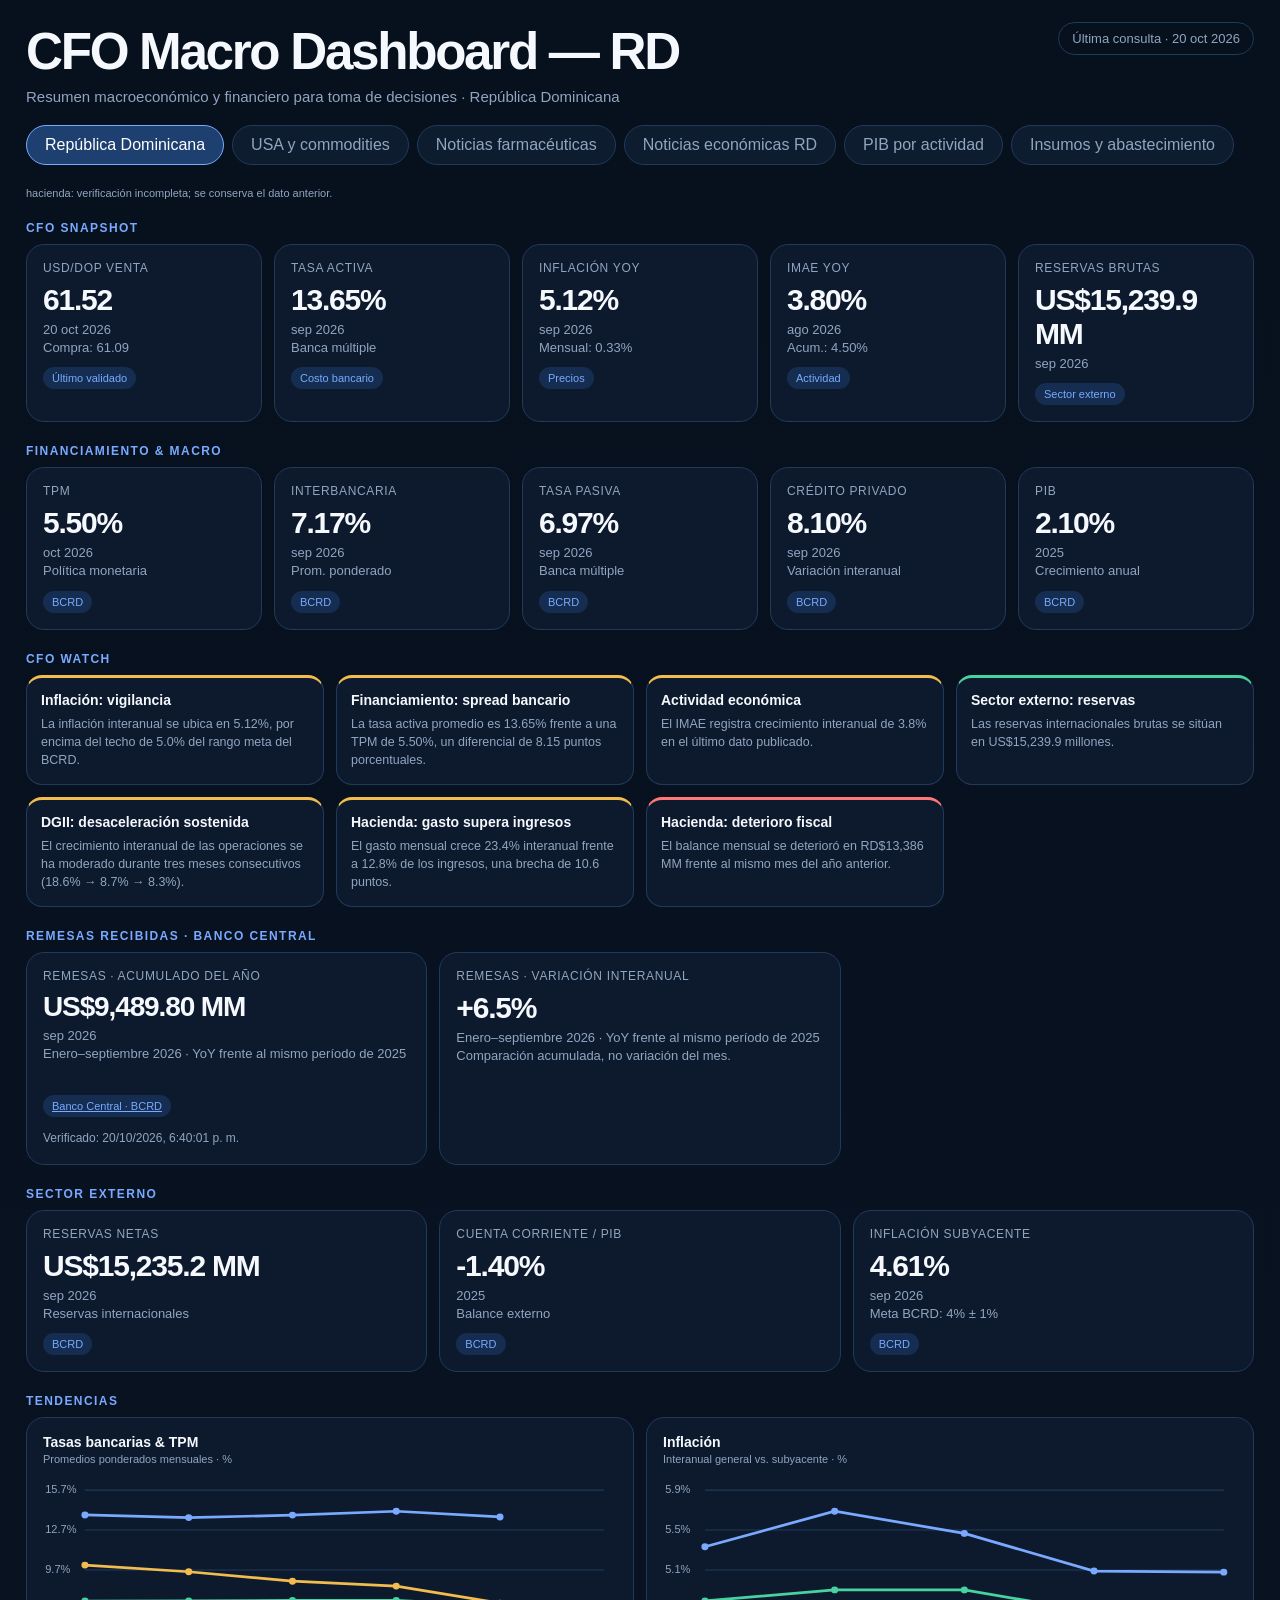
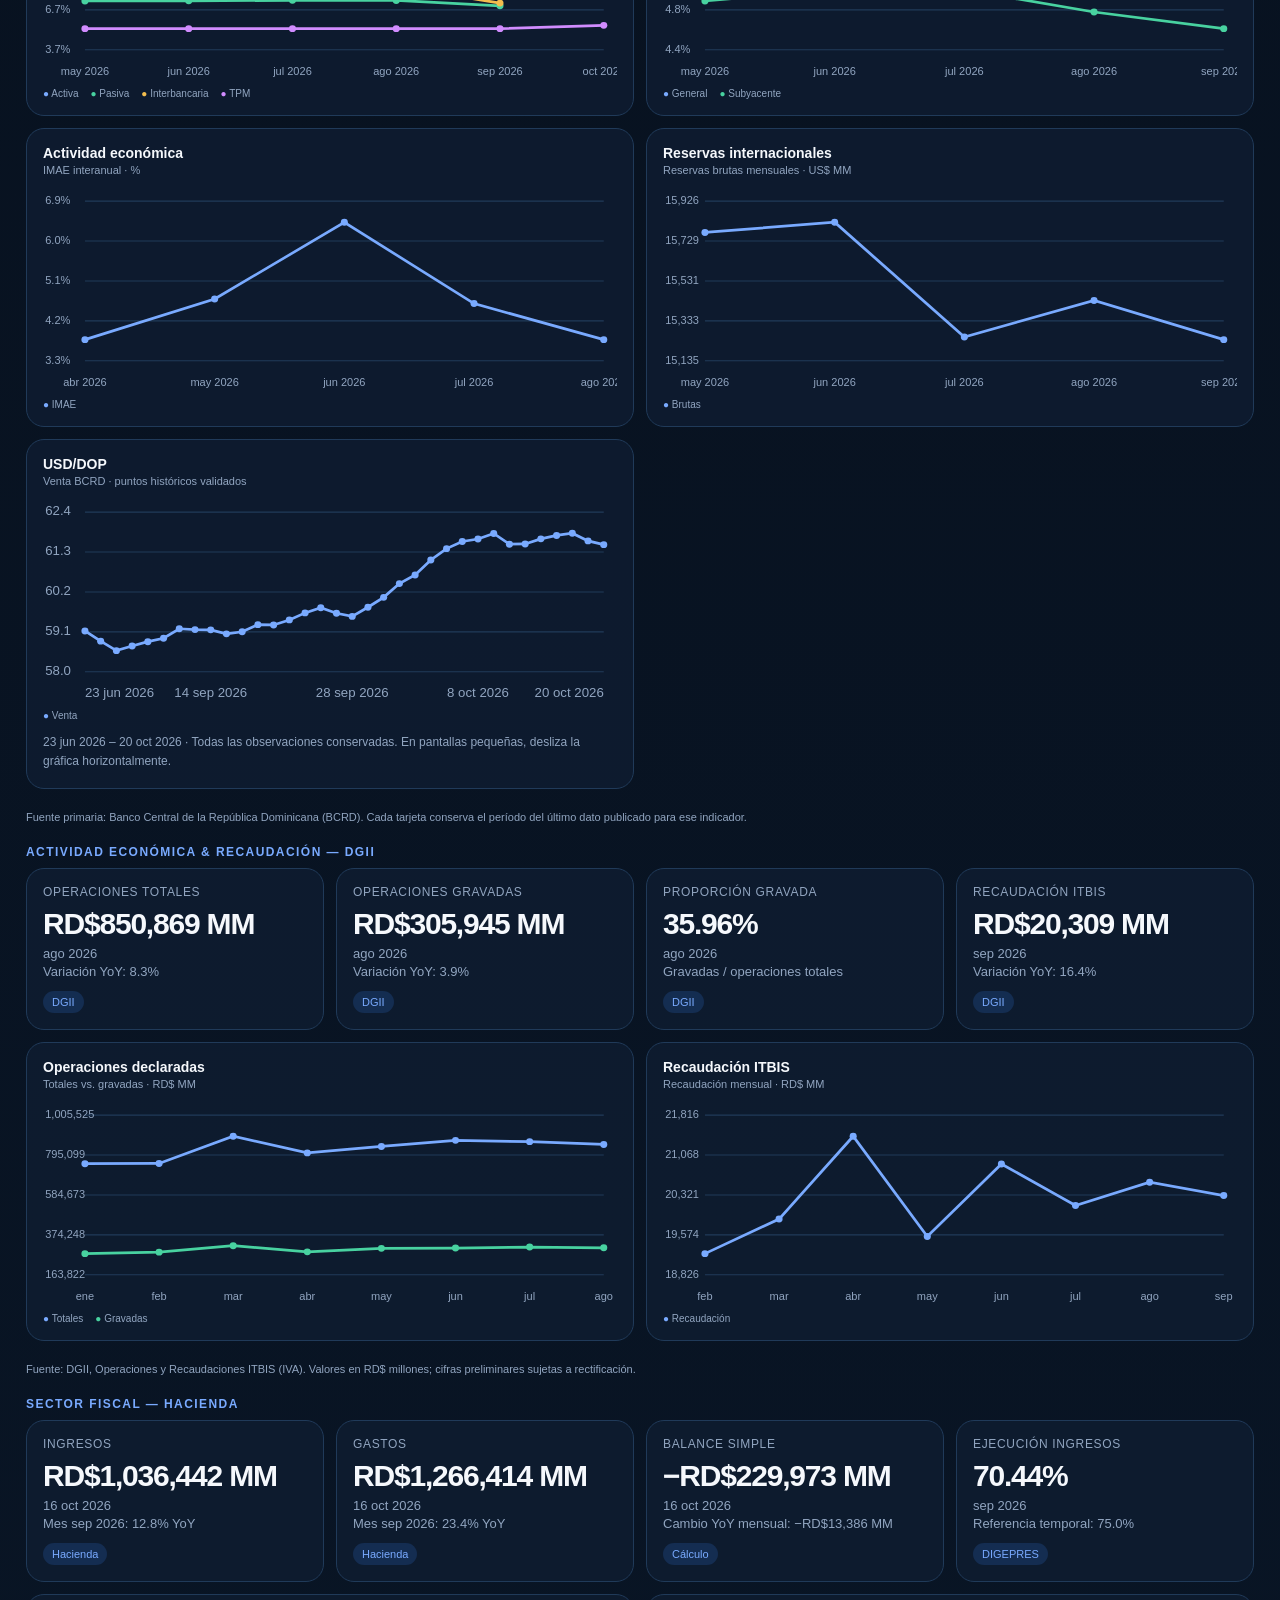
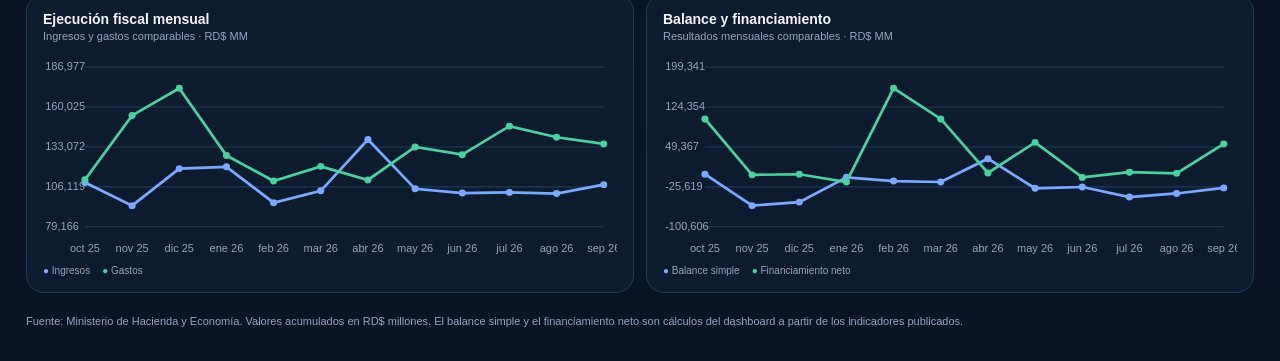
==== commit 9ee75895: "Remove component breakdown and keep LEI CEI LAG only" ====
--- a/index.html
+++ b/index.html
@@ -47,7 +47,7 @@
 <div class="sec">Sector fiscal — Hacienda</div><div class="fiscal" id="fiscal"></div>
 <div class="charts" id="fiscalCharts" style="margin-top:12px"></div>
 <div class="foot">Fuente: Ministerio de Hacienda y Economía. Valores acumulados en RD$ millones. El balance simple y el financiamiento neto son cálculos del dashboard a partir de los indicadores publicados.</div>
-</section><section id="panel-usa" role="tabpanel" aria-labelledby="tab-usa" hidden><div class="sec">USA y commodities</div><p class="source-note">Cada indicador muestra el período del dato y la última verificación. Fed: rango objetivo vigente. Treasury: última observación diaria publicada. CPI: inflación general interanual mensual. S&P 500: último cierre publicado, en puntos; no es una cotización en tiempo real. PMI: mensual. Commodities: última observación diaria disponible, con unidad y mercado de referencia.</p><div class="grid5" id="usaCards"></div><div class="source-note" id="usaHealth" role="status"></div><div class="sec">Cómo leerlos</div><div class="ext"><div class="card"><h3>Financiamiento en USD</h3><div class="meta">La Fed señala la política monetaria de corto plazo. El Treasury a 10 años sirve de referencia para rendimientos y financiamiento de mayor plazo.</div></div><div class="card"><h3>Actividad de USA</h3><div class="meta">PMI superior a 50 indica expansión del sector; inferior a 50, contracción. Es un índice de difusión: 54.5 no significa crecimiento de 54.5%.</div></div><div class="card"><h3>Referencias de commodities</h3><div class="meta">WTI: spot en Cushing. Oro: futuros COMEX (GC=F), US$/onza troy; el cambio de contrato puede afectar la serie. No son precios al consumidor en RD ni cotizaciones en tiempo real.</div></div></div><div class="sec">Economic Cycle · Leading, Coincident & Lagging</div><p class="source-note">Fuente exclusiva: The Conference Board. Solo último valor publicado y variación mensual cuando esté disponible.</p><div class="ext" id="economicCycle"></div><p class="source-note" id="economicCycleStatus" role="status">Consultando disponibilidad de series públicas…</p><div class="sec">Lectura del último informe oficial · agosto 2026</div><div class="ext"><div class="card"><h3>LEI · Señales anticipadas</h3><div class="meta">5 de 10 componentes subieron, 4 bajaron y 1 se mantuvo estable. Las expectativas de los consumidores y los permisos de construcción presionaron a la baja; el mercado bursátil y el diferencial de tasas compensaron parcialmente.</div></div><div class="card"><h3>CEI · Actividad actual</h3><div class="meta">Los cuatro componentes contribuyeron positivamente en agosto. El índice aumentó 0.1% mensual.</div></div><div class="card"><h3>LAG · Confirmación del ciclo</h3><div class="meta">Cuatro de siete componentes aumentaron. El crédito empresarial y la inflación de servicios estuvieron entre las contribuciones positivas.</div></div></div><p class="source-note">Fuente: The Conference Board, informe y notas técnicas del 18 de septiembre de 2026. <a href="https://www.conference-board.org/pdf_free/press/US%20LEI%20Technical%20Notes%20-%20September%202026.pdf" target="_blank" rel="noopener noreferrer">Consultar desglose y contribuciones oficiales</a>. Resumen interpretativo, no reproducción de tablas propietarias. La próxima publicación está prevista para el 22 de octubre de 2026.</p><div class="sec">Componentes económicos · último informe</div><p class="source-note">Fuente exclusiva: The Conference Board. No se utilizan datos de FRED ni se infieren contribuciones ausentes.</p><div id="cycleComponents"></div><p class="source-note" id="cycleComponentsStatus"></p></section>
+</section><section id="panel-usa" role="tabpanel" aria-labelledby="tab-usa" hidden><div class="sec">USA y commodities</div><p class="source-note">Cada indicador muestra el período del dato y la última verificación. Fed: rango objetivo vigente. Treasury: última observación diaria publicada. CPI: inflación general interanual mensual. S&P 500: último cierre publicado, en puntos; no es una cotización en tiempo real. PMI: mensual. Commodities: última observación diaria disponible, con unidad y mercado de referencia.</p><div class="grid5" id="usaCards"></div><div class="source-note" id="usaHealth" role="status"></div><div class="sec">Cómo leerlos</div><div class="ext"><div class="card"><h3>Financiamiento en USD</h3><div class="meta">La Fed señala la política monetaria de corto plazo. El Treasury a 10 años sirve de referencia para rendimientos y financiamiento de mayor plazo.</div></div><div class="card"><h3>Actividad de USA</h3><div class="meta">PMI superior a 50 indica expansión del sector; inferior a 50, contracción. Es un índice de difusión: 54.5 no significa crecimiento de 54.5%.</div></div><div class="card"><h3>Referencias de commodities</h3><div class="meta">WTI: spot en Cushing. Oro: futuros COMEX (GC=F), US$/onza troy; el cambio de contrato puede afectar la serie. No son precios al consumidor en RD ni cotizaciones en tiempo real.</div></div></div><div class="sec">Economic Cycle · Leading, Coincident & Lagging</div><p class="source-note">Fuente exclusiva: The Conference Board. Solo último valor publicado y variación mensual cuando esté disponible.</p><div class="ext" id="economicCycle"></div><p class="source-note" id="economicCycleStatus" role="status">Consultando disponibilidad de series públicas…</p></section>
 <section id="panel-news" role="tabpanel" aria-labelledby="tab-news" hidden><div class="sec">Noticias farmacéuticas del día</div><p class="source-note">Medicamentos, industria farmacéutica, regulación y acceso. Cobertura de medios seleccionados en RD, Centroamérica, México, USA, Europa y el resto del mundo.</p><div class="news-tools"><label>Región <select id="newsRegion"><option value="all">Todas las regiones</option></select></label><label class="news-search">Buscar <input id="newsSearch" type="search" placeholder="Empresa, medicamento o tema…"></label></div><div class="source-note" id="newsStatus" role="status">Buscando noticias…</div><div id="newsList" class="news-grid"></div><div class="source-note">Solo se muestran publicaciones del día en hora dominicana. La búsqueda se ejecuta diariamente, incluidos fines de semana; no se presenta un archivo de días anteriores. Algunos medios requieren suscripción. Los enlaces de Google News conducen a la publicación original.</div></section>
 <section id="panel-economy" role="tabpanel" aria-labelledby="tab-economy" hidden>
 <div class="sec">Noticias económicas y financieras · República Dominicana</div>
@@ -216,4 +216,4 @@
 }
 async function loadNews(){try{const r=await fetch('data/news.json?ts='+Date.now());if(!r.ok)throw Error(r.status);newsData=await r.json();const select=document.getElementById('newsRegion'),value=select.value||'all';select.innerHTML='<option value="all">Todas las regiones</option>'+Object.entries(newsData.regions).map(([k,v])=>`<option value="${esc(k)}">${esc(v)}</option>`).join('');select.value=value;renderNews()}catch{renderNews();document.getElementById('newsStatus').textContent='No se pudo actualizar el listado de noticias. Intenta recargar.';}}
 document.getElementById('newsRegion').addEventListener('change',renderNews);document.getElementById('newsSearch').addEventListener('input',renderNews);loadNews();setInterval(()=>{renderNews();loadNews()},300000);
-</script><script src="assets/economic-cycle.js"></script><script src="assets/cycle-components.js"></script><script src="assets/gdp.js"></script><script src="assets/inputs.js"></script><script src="assets/economy-news.js"></script></body></html>
+</script><script src="assets/economic-cycle.js"></script><script src="assets/gdp.js"></script><script src="assets/inputs.js"></script><script src="assets/economy-news.js"></script></body></html>
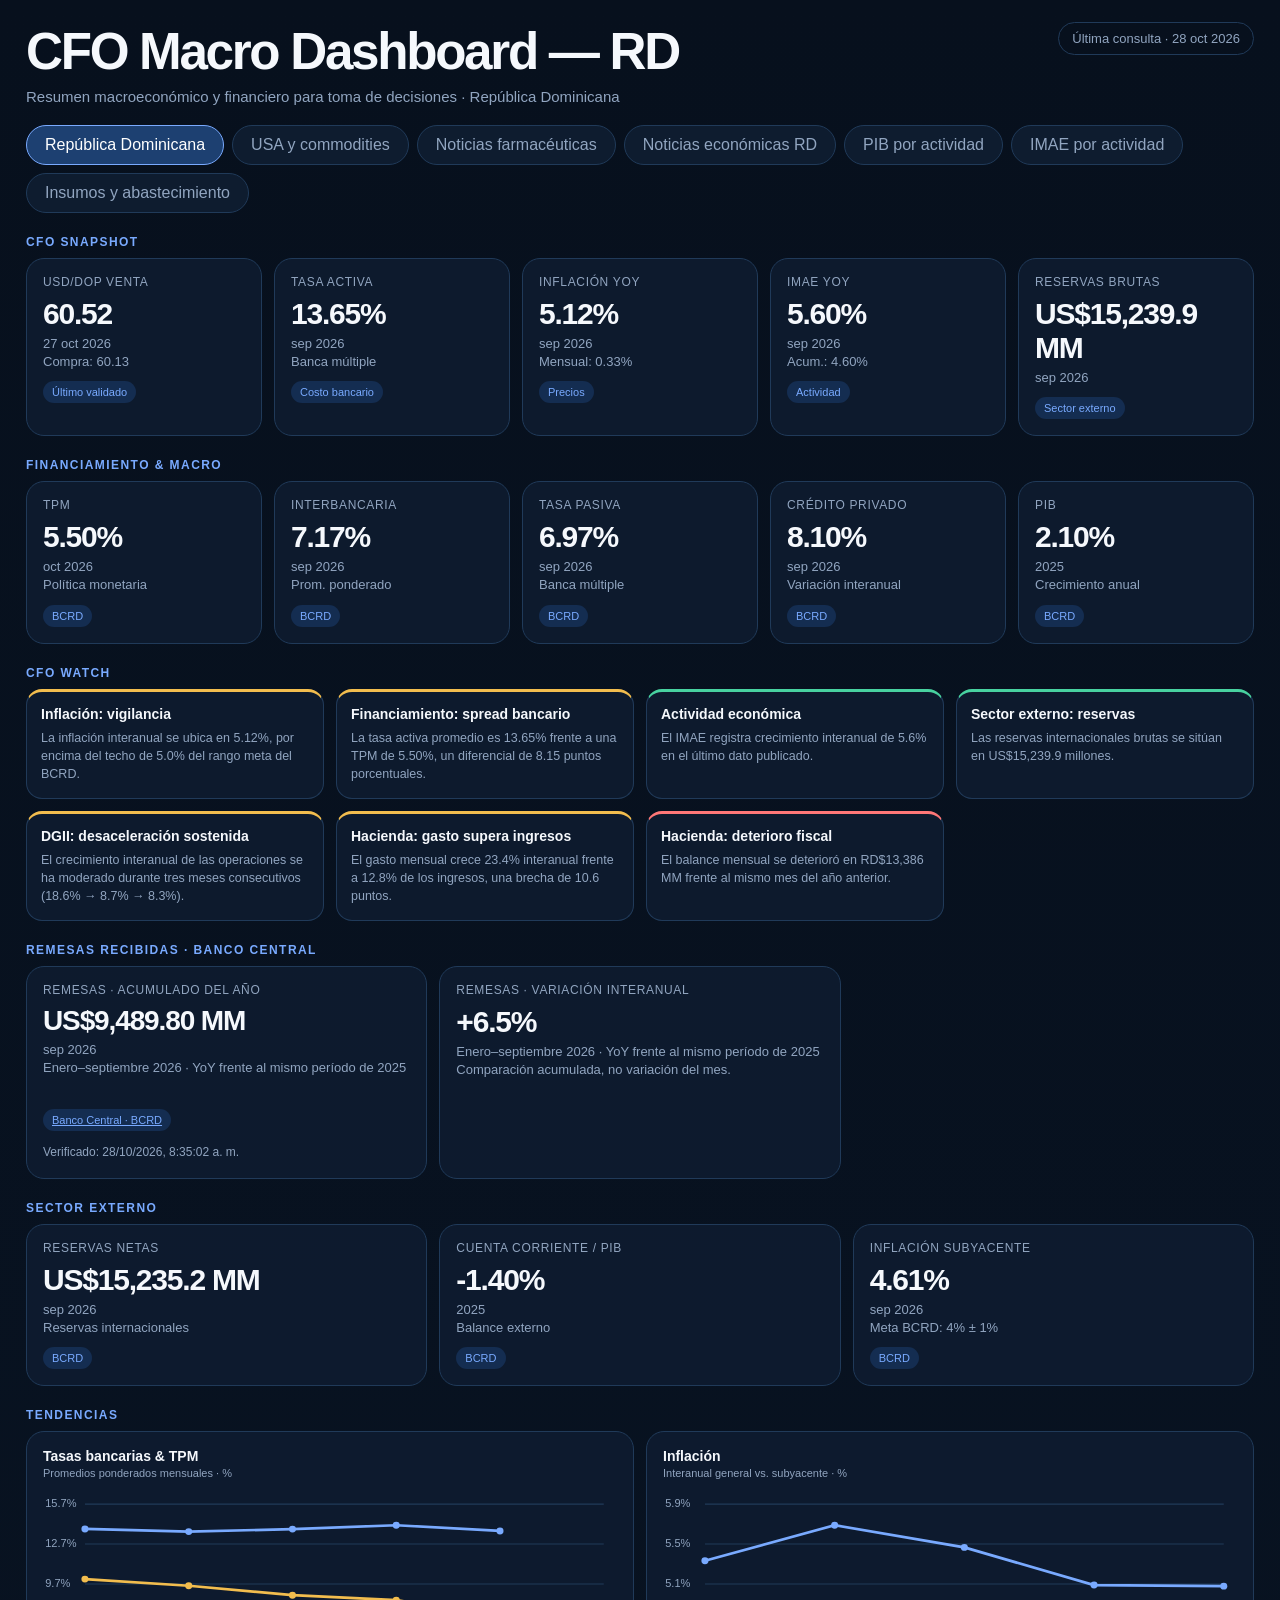
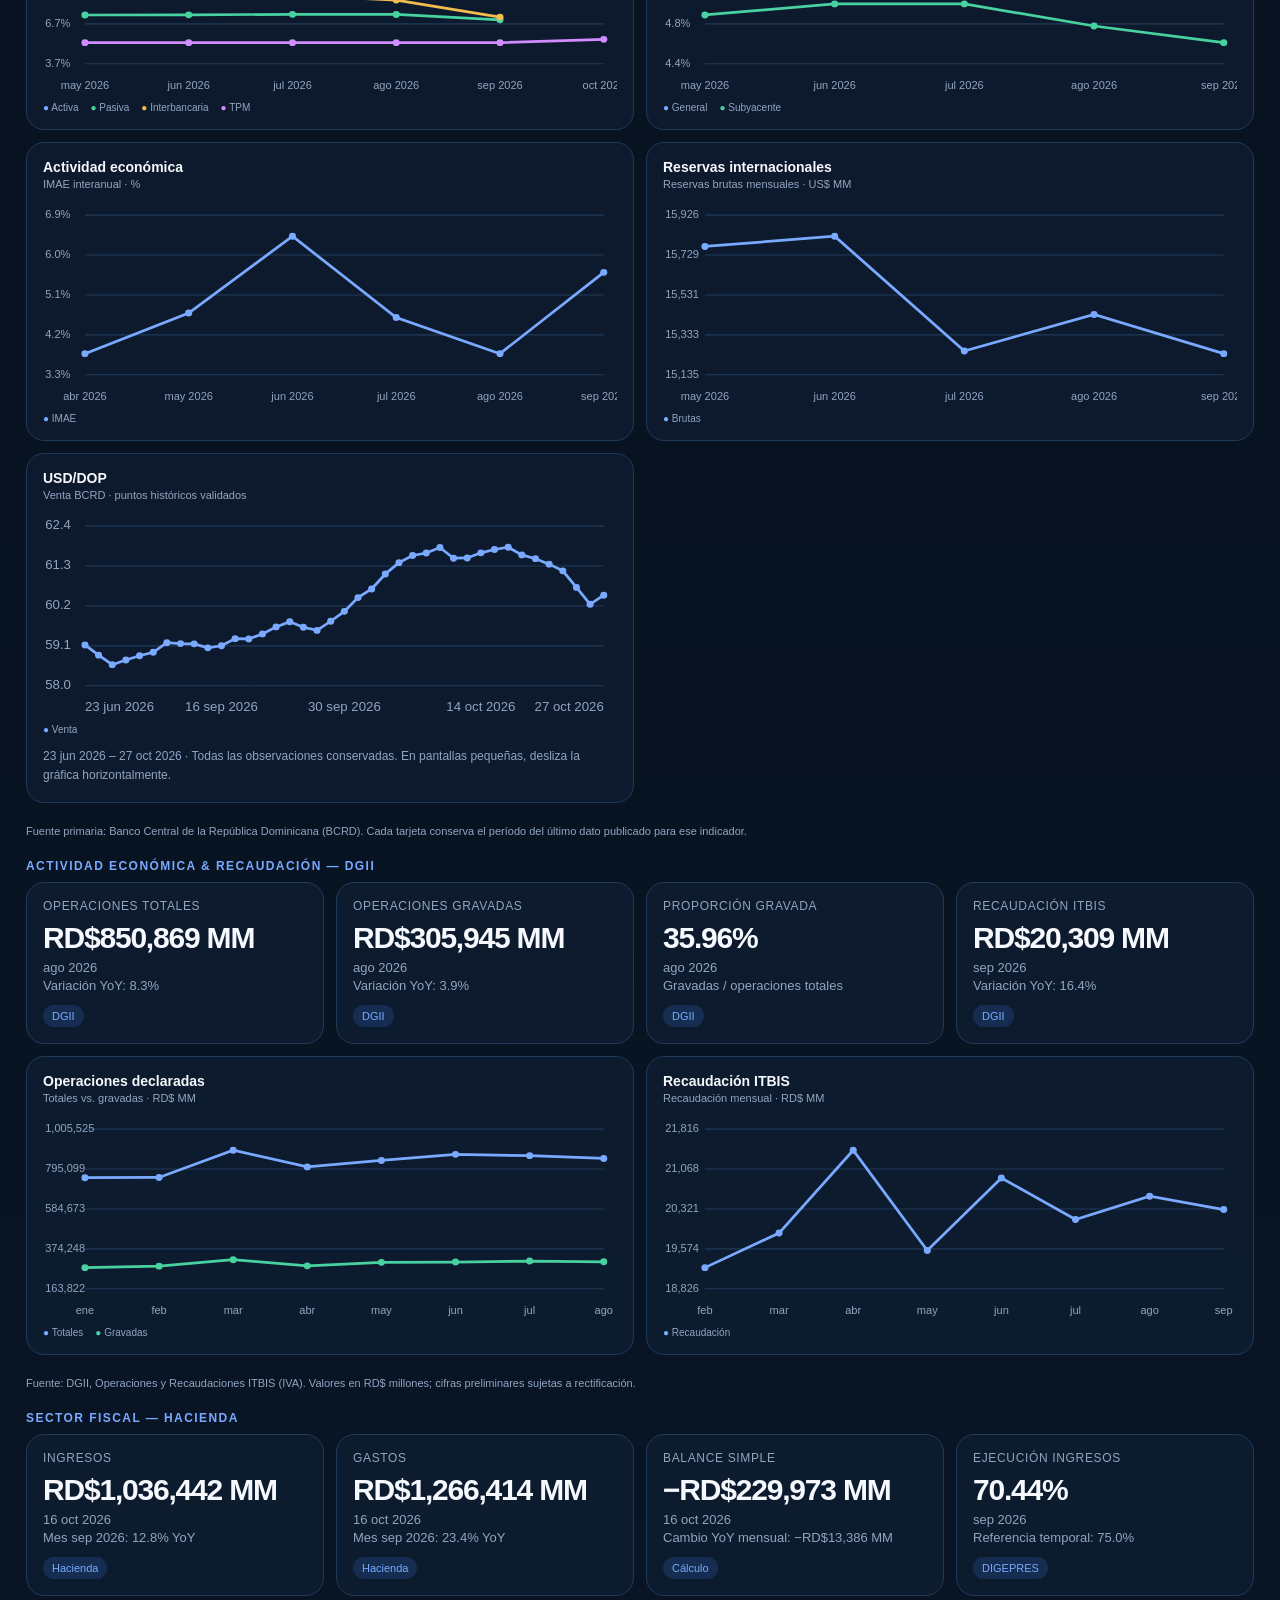
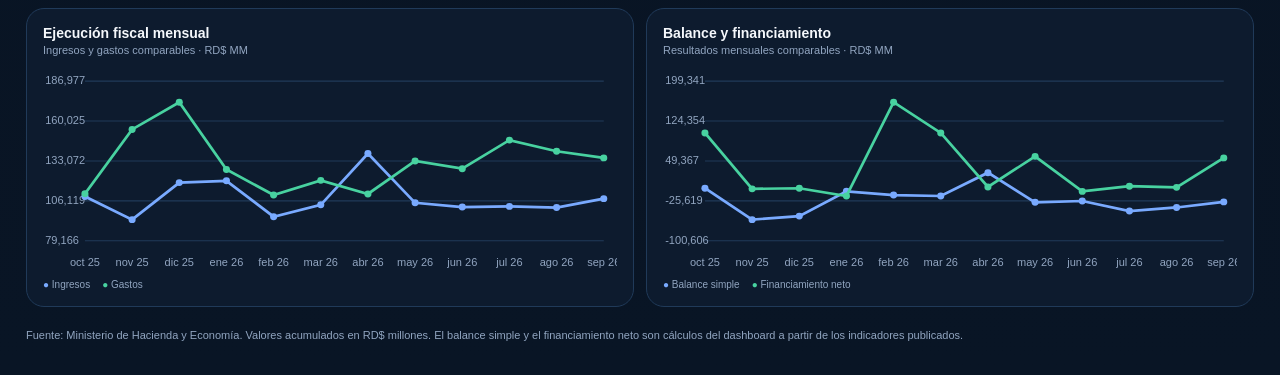
==== commit 11ceb02d: "Link IMAE sector view from dashboard navigation" ====
--- a/index.html
+++ b/index.html
@@ -35,7 +35,7 @@
 #usaCards{grid-template-columns:repeat(4,minmax(0,1fr))}@media(max-width:1000px){#usaCards{grid-template-columns:repeat(3,minmax(0,1fr))}}@media(max-width:650px){#usaCards{grid-template-columns:1fr}}
 </style><link rel="stylesheet" href="assets/inputs.css"></head><body><main class="wrap">
 <header><div><h1>CFO Macro Dashboard — RD</h1><div class="sub">Resumen macroeconómico y financiero para toma de decisiones · República Dominicana</div></div><div class="badge" id="stamp">Actualizando…</div></header>
-<nav aria-label="Secciones del dashboard"><button class="tab" id="tab-rd" role="tab" aria-controls="panel-rd" aria-selected="true">República Dominicana</button><button class="tab" id="tab-usa" role="tab" aria-controls="panel-usa" aria-selected="false">USA y commodities</button><button class="tab" id="tab-news" role="tab" aria-controls="panel-news" aria-selected="false">Noticias farmacéuticas</button><button class="tab" id="tab-economy" role="tab" aria-controls="panel-economy" aria-selected="false">Noticias económicas RD</button><button class="tab" id="tab-gdp" role="tab" aria-controls="panel-gdp" aria-selected="false">PIB por actividad</button><button class="tab" id="tab-inputs" role="tab" aria-controls="panel-inputs" aria-selected="false">Insumos y abastecimiento</button></nav>
+<nav aria-label="Secciones del dashboard"><button class="tab" id="tab-rd" role="tab" aria-controls="panel-rd" aria-selected="true">República Dominicana</button><button class="tab" id="tab-usa" role="tab" aria-controls="panel-usa" aria-selected="false">USA y commodities</button><button class="tab" id="tab-news" role="tab" aria-controls="panel-news" aria-selected="false">Noticias farmacéuticas</button><button class="tab" id="tab-economy" role="tab" aria-controls="panel-economy" aria-selected="false">Noticias económicas RD</button><button class="tab" id="tab-gdp" role="tab" aria-controls="panel-gdp" aria-selected="false">PIB por actividad</button><a href="imae.html" style="display:inline-flex;align-items:center;border:1px solid #203a59;border-radius:999px;background:#0e1c2f;color:#91a5c0;padding:10px 18px;text-decoration:none">IMAE por actividad</a><button class="tab" id="tab-inputs" role="tab" aria-controls="panel-inputs" aria-selected="false">Insumos y abastecimiento</button></nav>
 <section id="panel-rd" role="tabpanel" aria-labelledby="tab-rd"><div id="health" class="foot" role="status"></div><div class="sec">CFO Snapshot</div><div class="grid5" id="snapshot"></div>
 <div class="sec">Financiamiento & Macro</div><div class="grid5" id="macro"></div>
 <div class="sec">CFO Watch</div><div class="watchgrid" id="watch"></div>
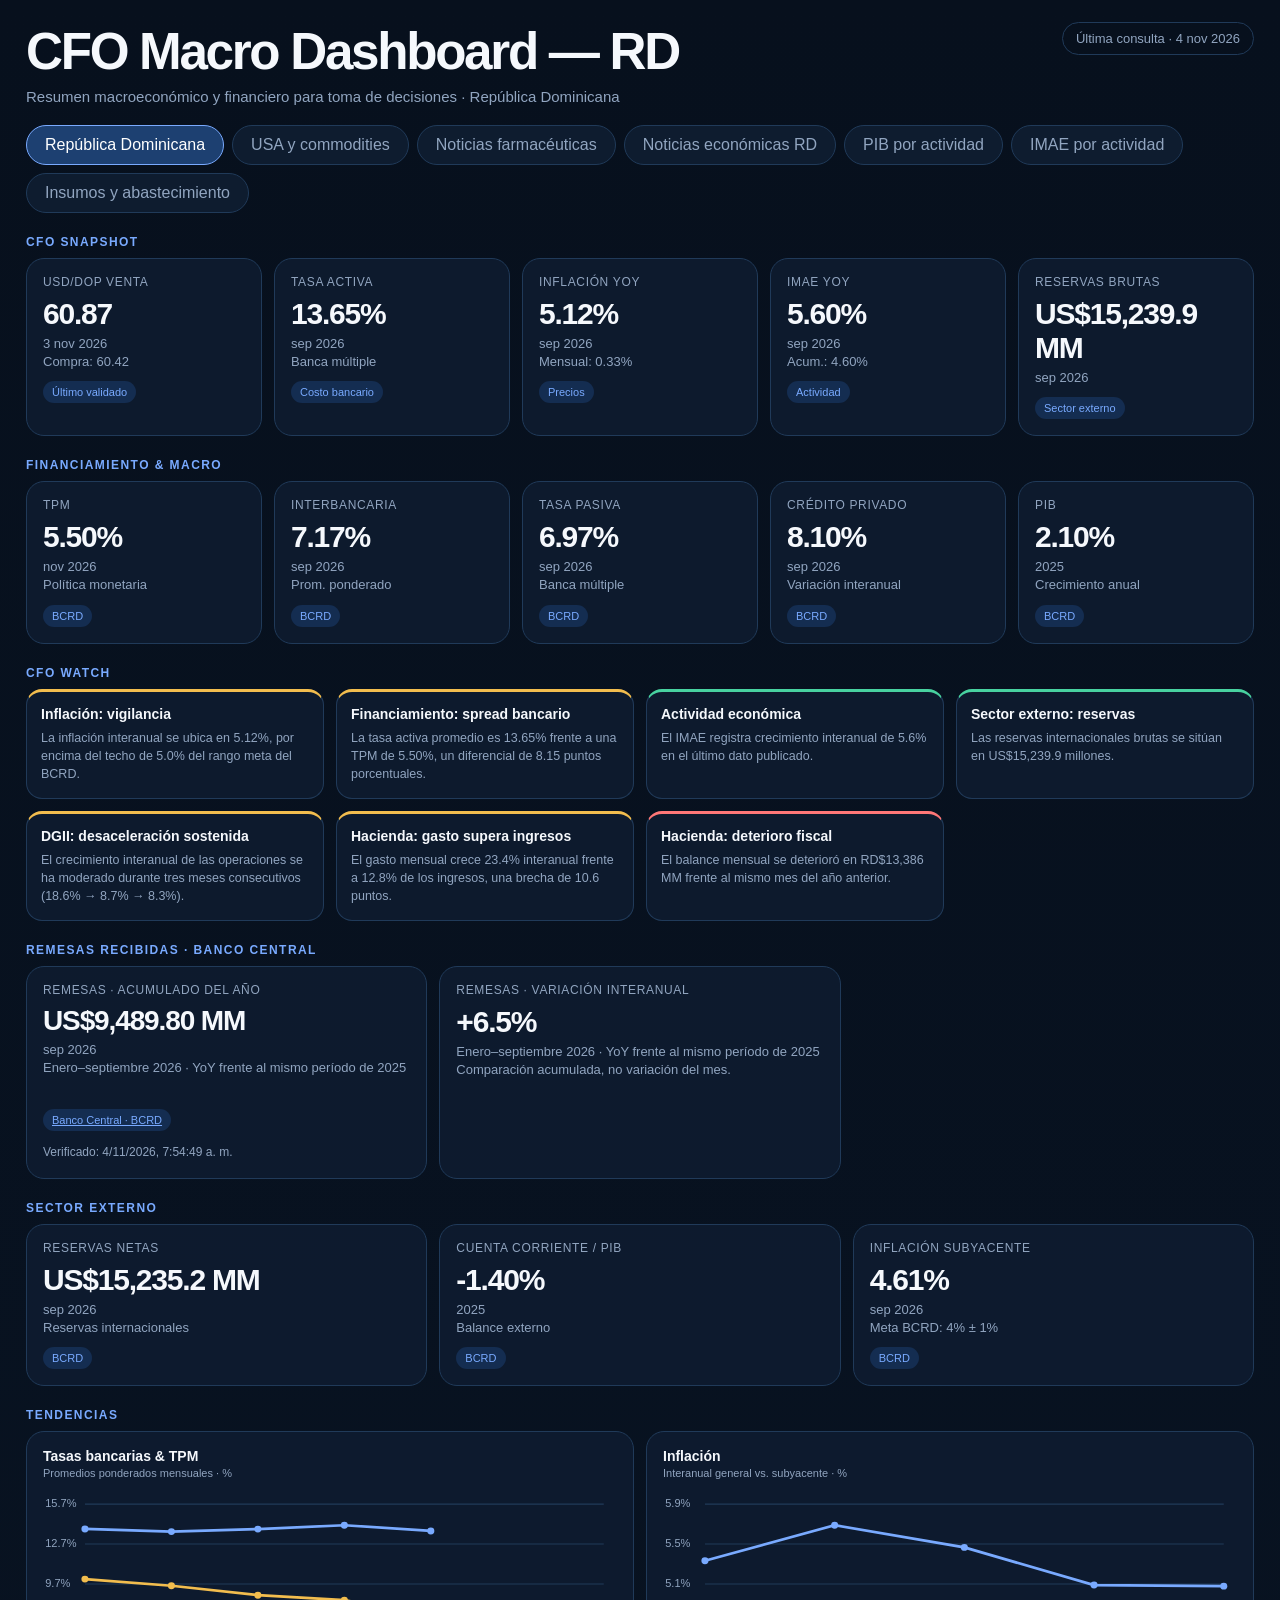
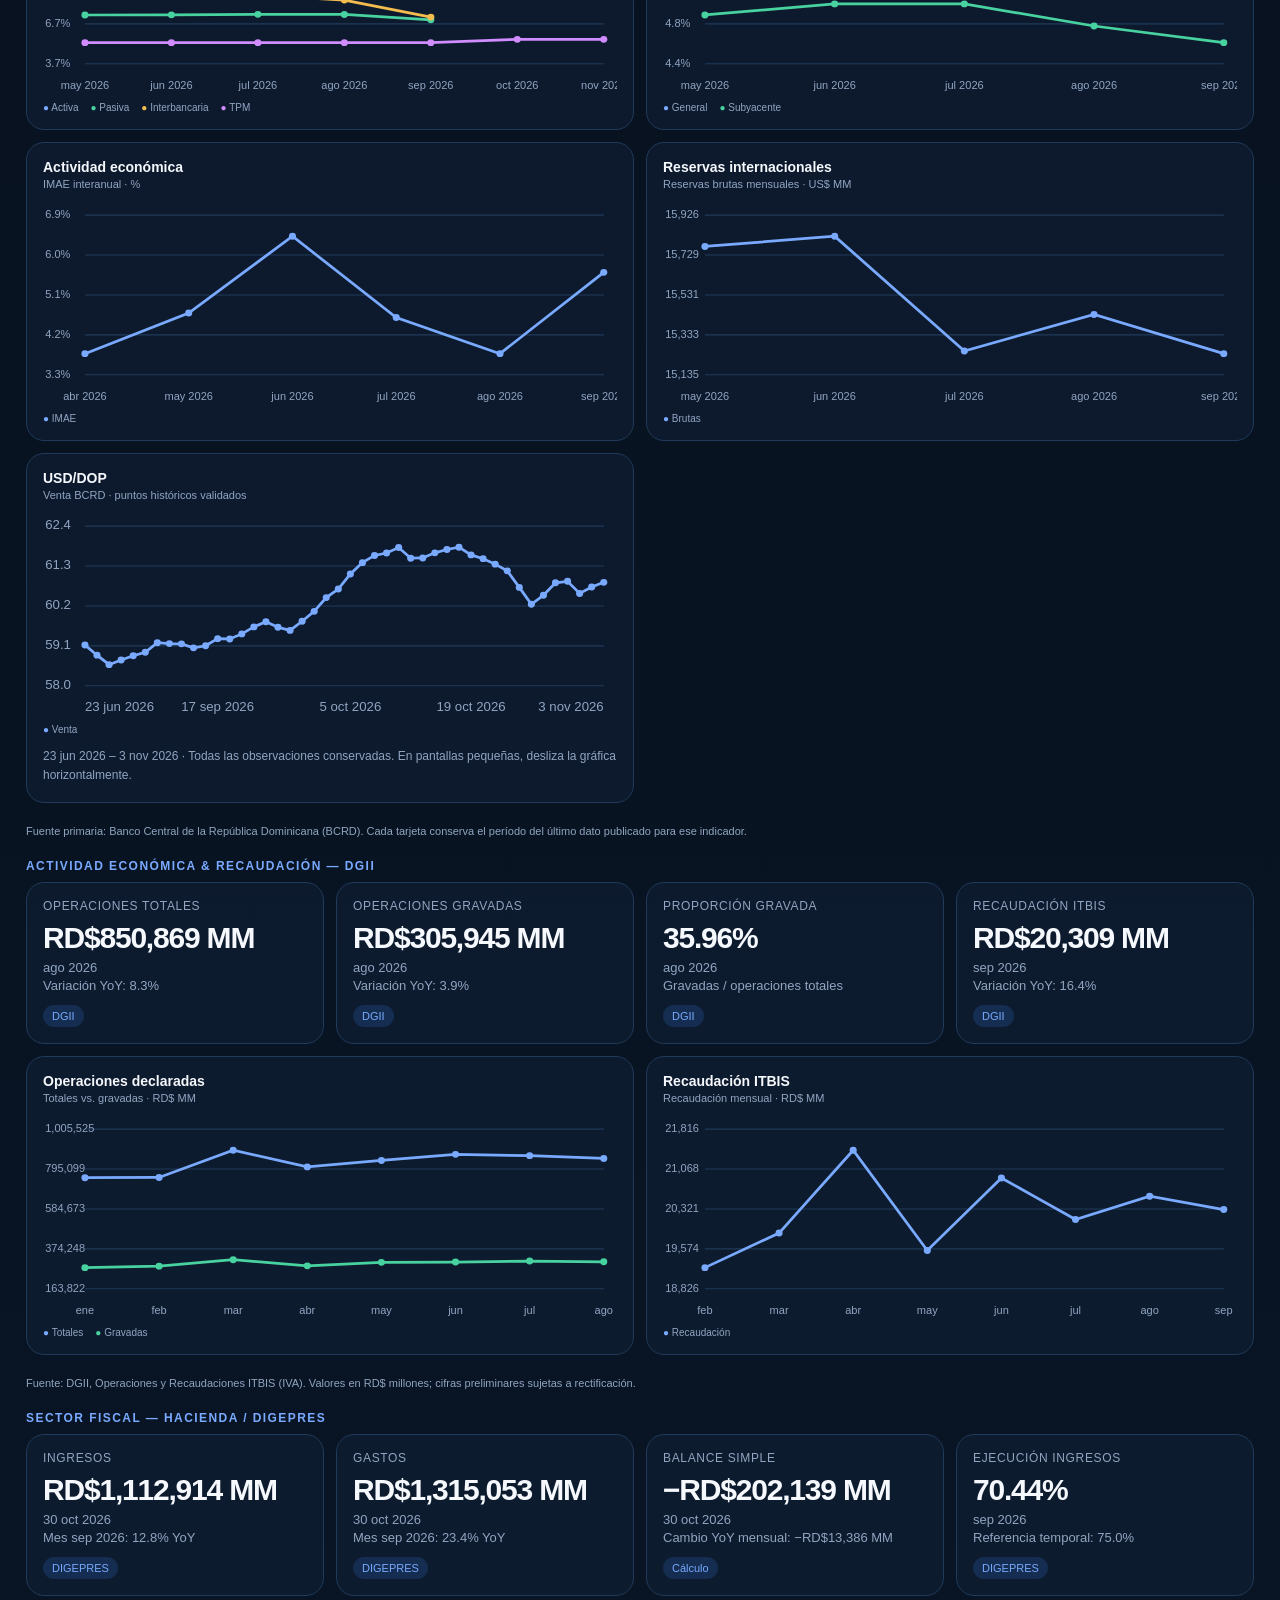
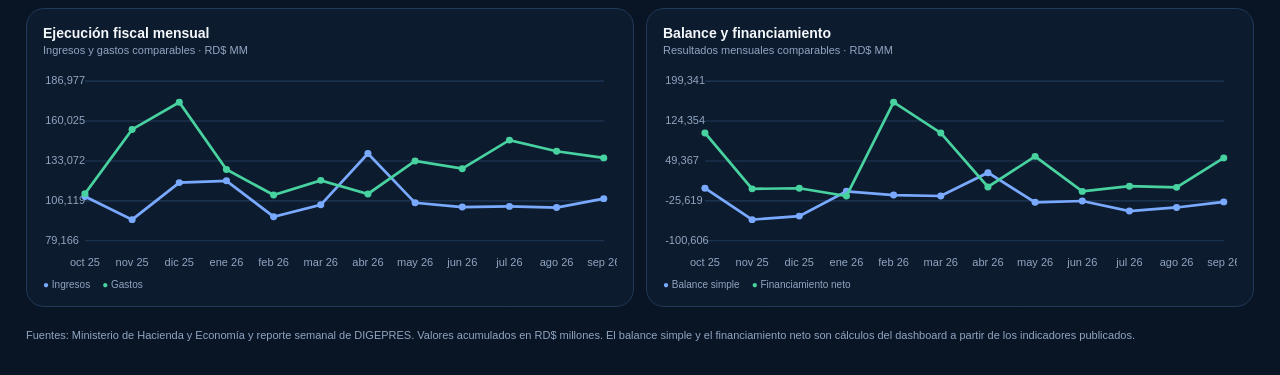
==== commit a5ab30a5: "Fall back to DIGEPRES for weekly fiscal data" ====
--- a/index.html
+++ b/index.html
@@ -44,9 +44,9 @@
 <div class="sec">Actividad económica & recaudación — DGII</div><div class="dgii" id="dgii"></div>
 <div class="charts" id="dgiiCharts" style="margin-top:12px"></div>
 <div class="foot">Fuente: DGII, Operaciones y Recaudaciones ITBIS (IVA). Valores en RD$ millones; cifras preliminares sujetas a rectificación.</div>
-<div class="sec">Sector fiscal — Hacienda</div><div class="fiscal" id="fiscal"></div>
+<div class="sec">Sector fiscal — Hacienda / DIGEPRES</div><div class="fiscal" id="fiscal"></div>
 <div class="charts" id="fiscalCharts" style="margin-top:12px"></div>
-<div class="foot">Fuente: Ministerio de Hacienda y Economía. Valores acumulados en RD$ millones. El balance simple y el financiamiento neto son cálculos del dashboard a partir de los indicadores publicados.</div>
+<div class="foot">Fuentes: Ministerio de Hacienda y Economía y reporte semanal de DIGEPRES. Valores acumulados en RD$ millones. El balance simple y el financiamiento neto son cálculos del dashboard a partir de los indicadores publicados.</div>
 </section><section id="panel-usa" role="tabpanel" aria-labelledby="tab-usa" hidden><div class="sec">USA y commodities</div><p class="source-note">Cada indicador muestra el período del dato y la última verificación. Fed: rango objetivo vigente. Treasury: última observación diaria publicada. CPI: inflación general interanual mensual. S&P 500: último cierre publicado, en puntos; no es una cotización en tiempo real. PMI: mensual. Commodities: última observación diaria disponible, con unidad y mercado de referencia.</p><div class="grid5" id="usaCards"></div><div class="source-note" id="usaHealth" role="status"></div><div class="sec">Cómo leerlos</div><div class="ext"><div class="card"><h3>Financiamiento en USD</h3><div class="meta">La Fed señala la política monetaria de corto plazo. El Treasury a 10 años sirve de referencia para rendimientos y financiamiento de mayor plazo.</div></div><div class="card"><h3>Actividad de USA</h3><div class="meta">PMI superior a 50 indica expansión del sector; inferior a 50, contracción. Es un índice de difusión: 54.5 no significa crecimiento de 54.5%.</div></div><div class="card"><h3>Referencias de commodities</h3><div class="meta">WTI: spot en Cushing. Oro: futuros COMEX (GC=F), US$/onza troy; el cambio de contrato puede afectar la serie. No son precios al consumidor en RD ni cotizaciones en tiempo real.</div></div></div><div class="sec">Economic Cycle · Leading, Coincident & Lagging</div><p class="source-note">Fuente exclusiva: The Conference Board. Solo último valor publicado y variación mensual cuando esté disponible.</p><div class="ext" id="economicCycle"></div><p class="source-note" id="economicCycleStatus" role="status">Consultando disponibilidad de series públicas…</p></section>
 <section id="panel-news" role="tabpanel" aria-labelledby="tab-news" hidden><div class="sec">Noticias farmacéuticas del día</div><p class="source-note">Medicamentos, industria farmacéutica, regulación y acceso. Cobertura de medios seleccionados en RD, Centroamérica, México, USA, Europa y el resto del mundo.</p><div class="news-tools"><label>Región <select id="newsRegion"><option value="all">Todas las regiones</option></select></label><label class="news-search">Buscar <input id="newsSearch" type="search" placeholder="Empresa, medicamento o tema…"></label></div><div class="source-note" id="newsStatus" role="status">Buscando noticias…</div><div id="newsList" class="news-grid"></div><div class="source-note">Solo se muestran publicaciones del día en hora dominicana. La búsqueda se ejecuta diariamente, incluidos fines de semana; no se presenta un archivo de días anteriores. Algunos medios requieren suscripción. Los enlaces de Google News conducen a la publicación original.</div></section>
 <section id="panel-economy" role="tabpanel" aria-labelledby="tab-economy" hidden>
@@ -173,9 +173,10 @@
   {name:"Recaudación",values:revPeriods.map(k=>mo.itbis_revenue?.[k])}
  ],"usd");
 
+ const fiscalSource=key=>g(d,key).source==="DIGEPRES"?"DIGEPRES":"Hacienda";
  document.getElementById("fiscal").innerHTML=
- card("Ingresos",g(d,"fiscal_income"),"rdmm",g(d,"fiscal_income_yoy").value==null?"Acumulado publicado":`Mes ${per(g(d,"fiscal_income_yoy").period)}: ${Number(g(d,"fiscal_income_yoy").value).toFixed(1)}% YoY`,"Hacienda")+
- card("Gastos",g(d,"fiscal_expense"),"rdmm",g(d,"fiscal_expense_yoy").value==null?"Acumulado publicado":`Mes ${per(g(d,"fiscal_expense_yoy").period)}: ${Number(g(d,"fiscal_expense_yoy").value).toFixed(1)}% YoY`,"Hacienda")+
+ card("Ingresos",g(d,"fiscal_income"),"rdmm",g(d,"fiscal_income_yoy").value==null?"Acumulado publicado":`Mes ${per(g(d,"fiscal_income_yoy").period)}: ${Number(g(d,"fiscal_income_yoy").value).toFixed(1)}% YoY`,fiscalSource("fiscal_income"))+
+ card("Gastos",g(d,"fiscal_expense"),"rdmm",g(d,"fiscal_expense_yoy").value==null?"Acumulado publicado":`Mes ${per(g(d,"fiscal_expense_yoy").period)}: ${Number(g(d,"fiscal_expense_yoy").value).toFixed(1)}% YoY`,fiscalSource("fiscal_expense"))+
  card("Balance simple",g(d,"budget_balance_simple"),"rdmm",g(d,"budget_balance_yoy_change").value==null?"Ingresos − gastos":`Cambio YoY mensual: ${Number(g(d,"budget_balance_yoy_change").value)<0?"−":"+"}RD$${Math.abs(Number(g(d,"budget_balance_yoy_change").value)).toLocaleString("en-US",{maximumFractionDigits:0})} MM`,"Cálculo")+
  card("Ejecución ingresos",g(d,"fiscal_income_execution_pct"),"pct",g(d,"fiscal_expected_execution_pct").value==null?"Acumulado / presupuesto":`Referencia temporal: ${Number(g(d,"fiscal_expected_execution_pct").value).toFixed(1)}%`,"DIGEPRES");
 
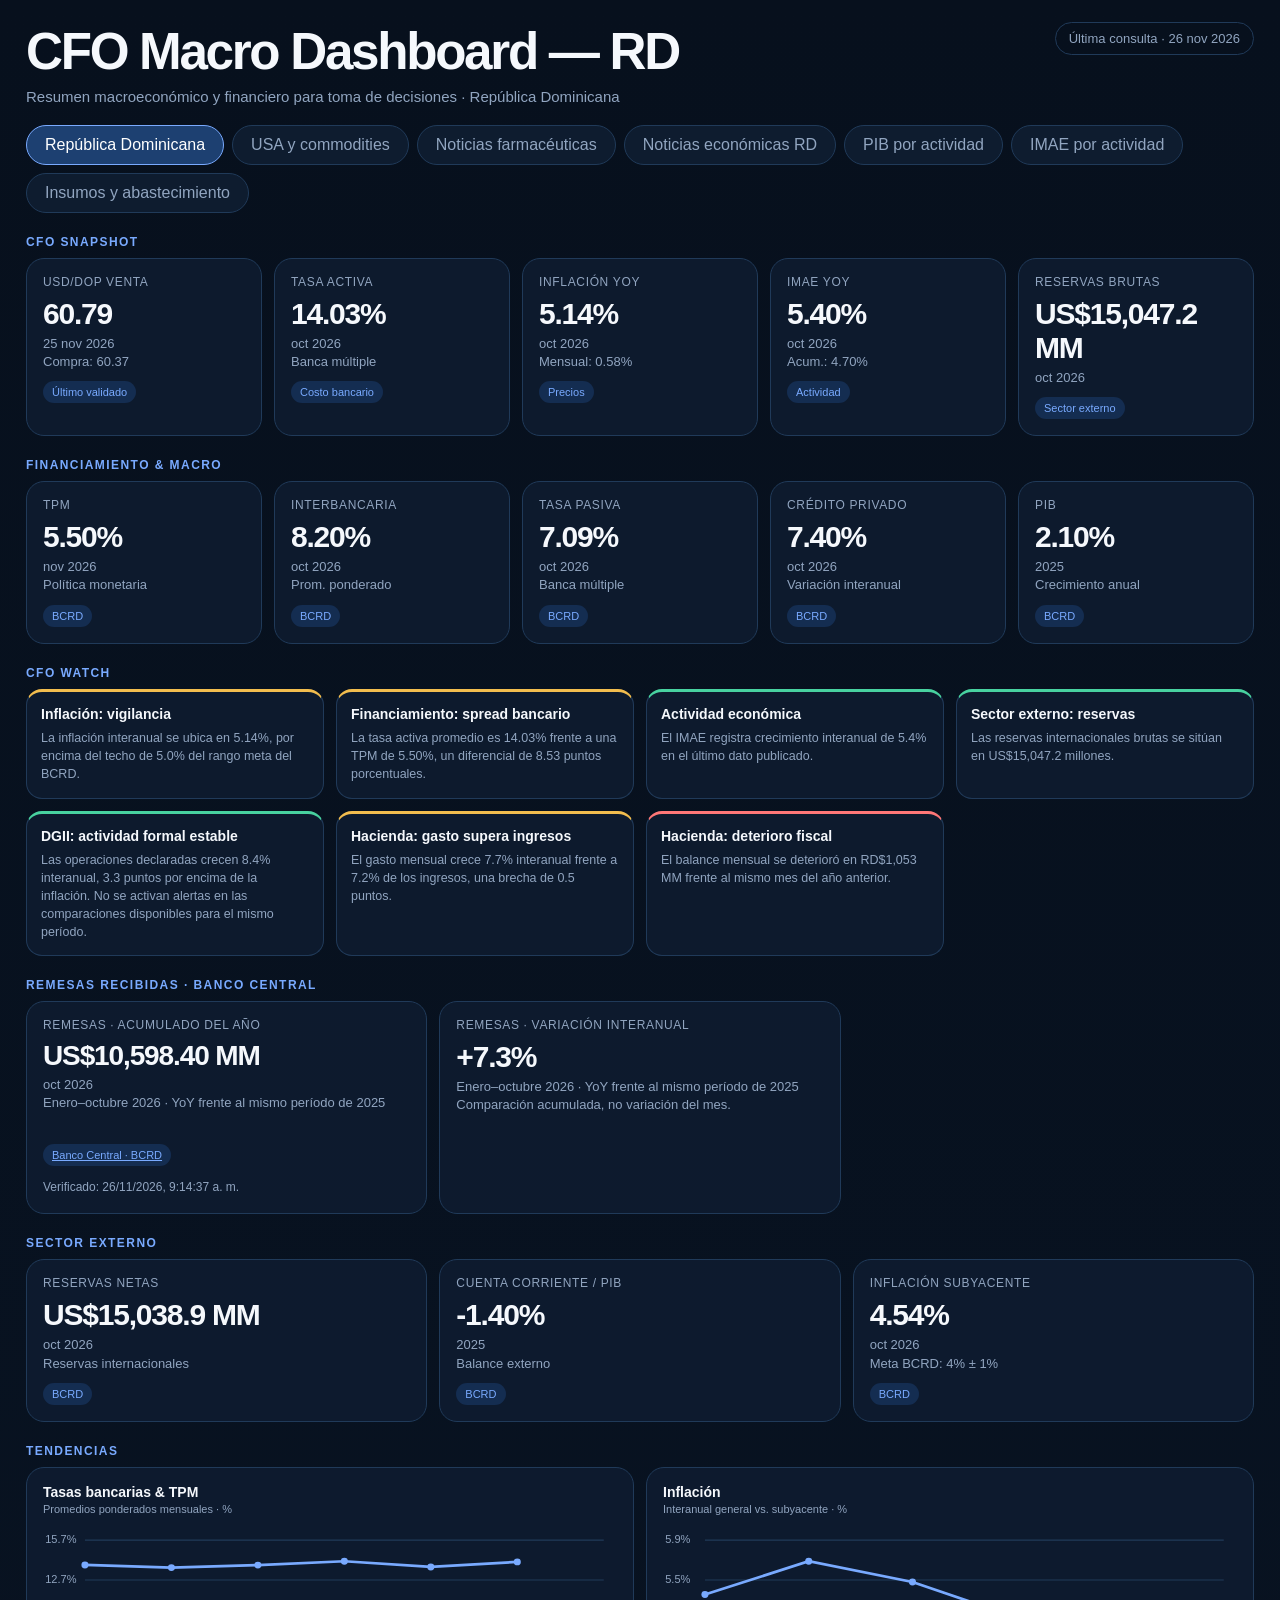
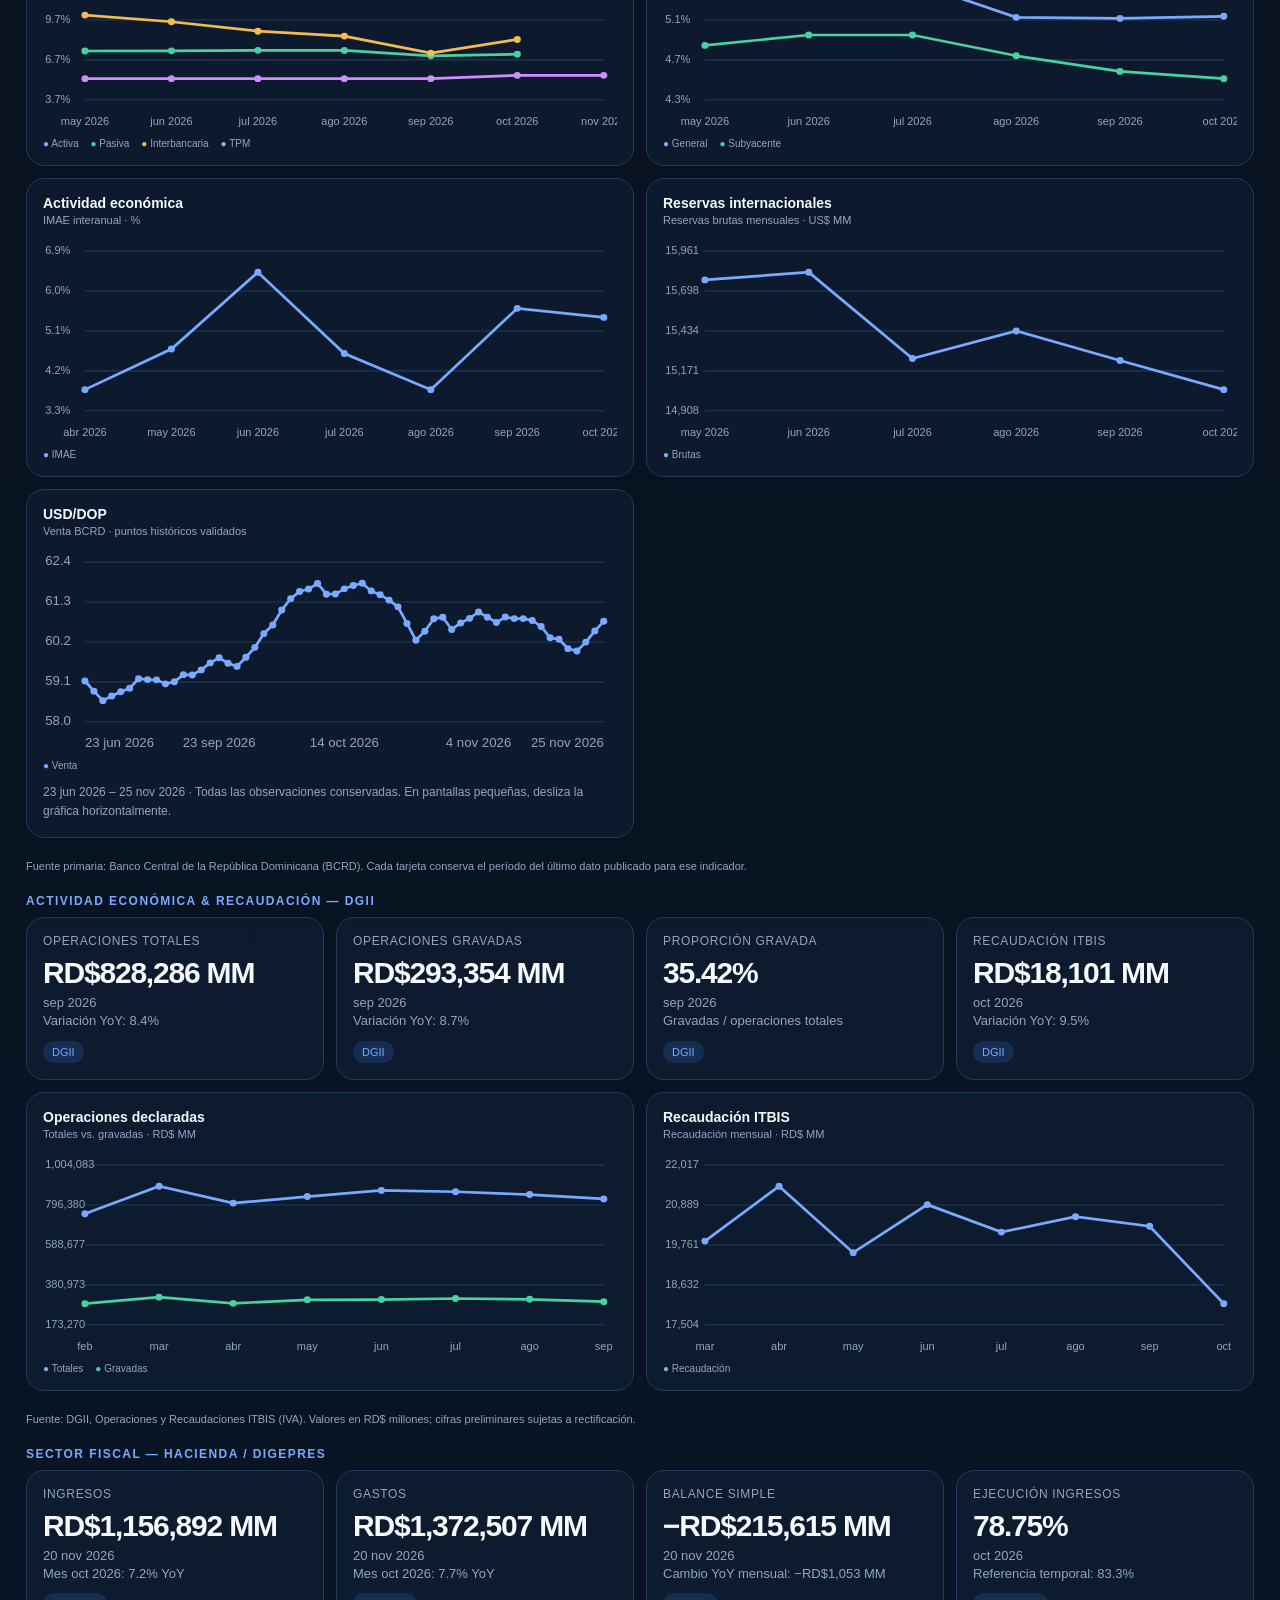
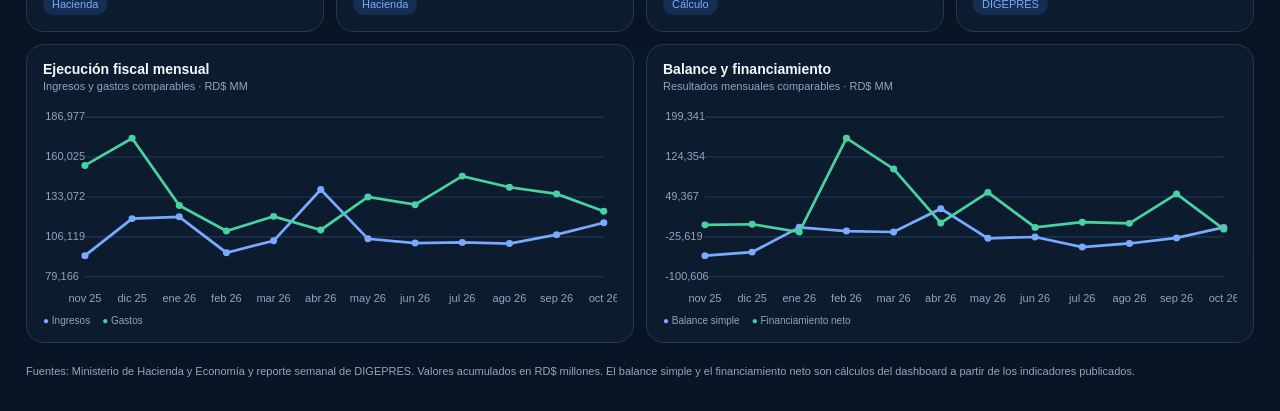
==== commit 5e70d6d7: "Display N/A for unavailable US annual inflation" ====
--- a/index.html
+++ b/index.html
@@ -195,7 +195,7 @@
 }).catch(e=>{document.getElementById("stamp").textContent="Error cargando datos";console.error(e)});
 fetch('data/usa.json?ts='+Date.now()).then(r=>{if(!r.ok)throw Error(r.status);return r.json()}).then(d=>{
  const names={fed_rate:'Fed Funds · rango objetivo',inflation_us_yoy:'Inflación USA · CPI YoY',treasury_10y:'Treasury · 10 años',sp500:'S&P 500 · último cierre',ism_manufacturing:'ISM PMI · Manufacturing',ism_services:'ISM PMI · Services',wti:'Petróleo WTI · spot',gold:'Oro · futuros COMEX'};
- const marketCard=([k,label])=>{const x=d.series?.[k]||{},health=d.source_health?.[k];let val='—';if(x.value!=null)val=x.unit==='percent_range'?`${Number(x.lower).toFixed(2)}–${Number(x.upper).toFixed(2)}%`:x.unit==='percent'?`${Number(x.value).toFixed(2)}%`:x.unit==='index_points'?Number(x.value).toLocaleString('en-US',{minimumFractionDigits:2,maximumFractionDigits:2}):['usd_barrel','usd_gallon','usd_oz','usd_million'].includes(x.unit)?`US$${Number(x.value).toLocaleString('en-US',{minimumFractionDigits:x.unit==='usd_gallon'?3:2,maximumFractionDigits:x.unit==='usd_gallon'?3:2})}${x.unit==='usd_million'?' MM':''}`:x.unit==='usd_40ft'?`US$${Number(x.value).toLocaleString('en-US',{maximumFractionDigits:0})}`:Number(x.value).toFixed(1);return `<div class="card usa-card"><div class="k">${label}</div><div class="v">${val}</div><div class="meta">${per(x.period)}${x.description?'<br>'+esc(x.description):''}${x.unit==='usd_40ft'?'<br>por contenedor de 40 pies':''}${x.unit==='index'?'<br>'+ (x.value>50?'Expansión del sector':x.value<50?'Contracción del sector':'Sin cambio del sector'):''}</div><a class="pill" href="${esc(safeURL(x.url))}" target="_blank" rel="noopener noreferrer">${esc(x.source||'Fuente')}</a><div class="source-note">Verificado: ${x.verified_at?new Date(x.verified_at).toLocaleString('es-DO',{timeZone:'America/Santo_Domingo'}):'Pendiente'}${health?.ok===false?'<br><span class="source-warning">Consulta automática incompleta; se conserva el último dato verificado.</span>':''}</div></div>`};
+ const marketCard=([k,label])=>{const x=d.series?.[k]||{},health=d.source_health?.[k];let val=k==='inflation_us_yoy'?'N/A':'—';if(x.value!=null)val=x.unit==='percent_range'?`${Number(x.lower).toFixed(2)}–${Number(x.upper).toFixed(2)}%`:x.unit==='percent'?`${Number(x.value).toFixed(2)}%`:x.unit==='index_points'?Number(x.value).toLocaleString('en-US',{minimumFractionDigits:2,maximumFractionDigits:2}):['usd_barrel','usd_gallon','usd_oz','usd_million'].includes(x.unit)?`US$${Number(x.value).toLocaleString('en-US',{minimumFractionDigits:x.unit==='usd_gallon'?3:2,maximumFractionDigits:x.unit==='usd_gallon'?3:2})}${x.unit==='usd_million'?' MM':''}`:x.unit==='usd_40ft'?`US$${Number(x.value).toLocaleString('en-US',{maximumFractionDigits:0})}`:Number(x.value).toFixed(1);return `<div class="card usa-card"><div class="k">${label}</div><div class="v">${val}</div><div class="meta">${per(x.period)}${x.description?'<br>'+esc(x.description):''}${x.unit==='usd_40ft'?'<br>por contenedor de 40 pies':''}${x.unit==='index'?'<br>'+ (x.value>50?'Expansión del sector':x.value<50?'Contracción del sector':'Sin cambio del sector'):''}</div><a class="pill" href="${esc(safeURL(x.url))}" target="_blank" rel="noopener noreferrer">${esc(x.source||'Fuente')}</a><div class="source-note">Verificado: ${x.verified_at?new Date(x.verified_at).toLocaleString('es-DO',{timeZone:'America/Santo_Domingo'}):'Pendiente'}${health?.ok===false?'<br><span class="source-warning">Consulta automática incompleta; se conserva el último dato verificado.</span>':''}</div></div>`};
  document.getElementById('usaCards').innerHTML=Object.entries(names).map(marketCard).join('');
  document.getElementById('wciCards').innerHTML=marketCard(['world_container_index','World Container Index']);
  const rem=d.series?.remittances_ytd;
